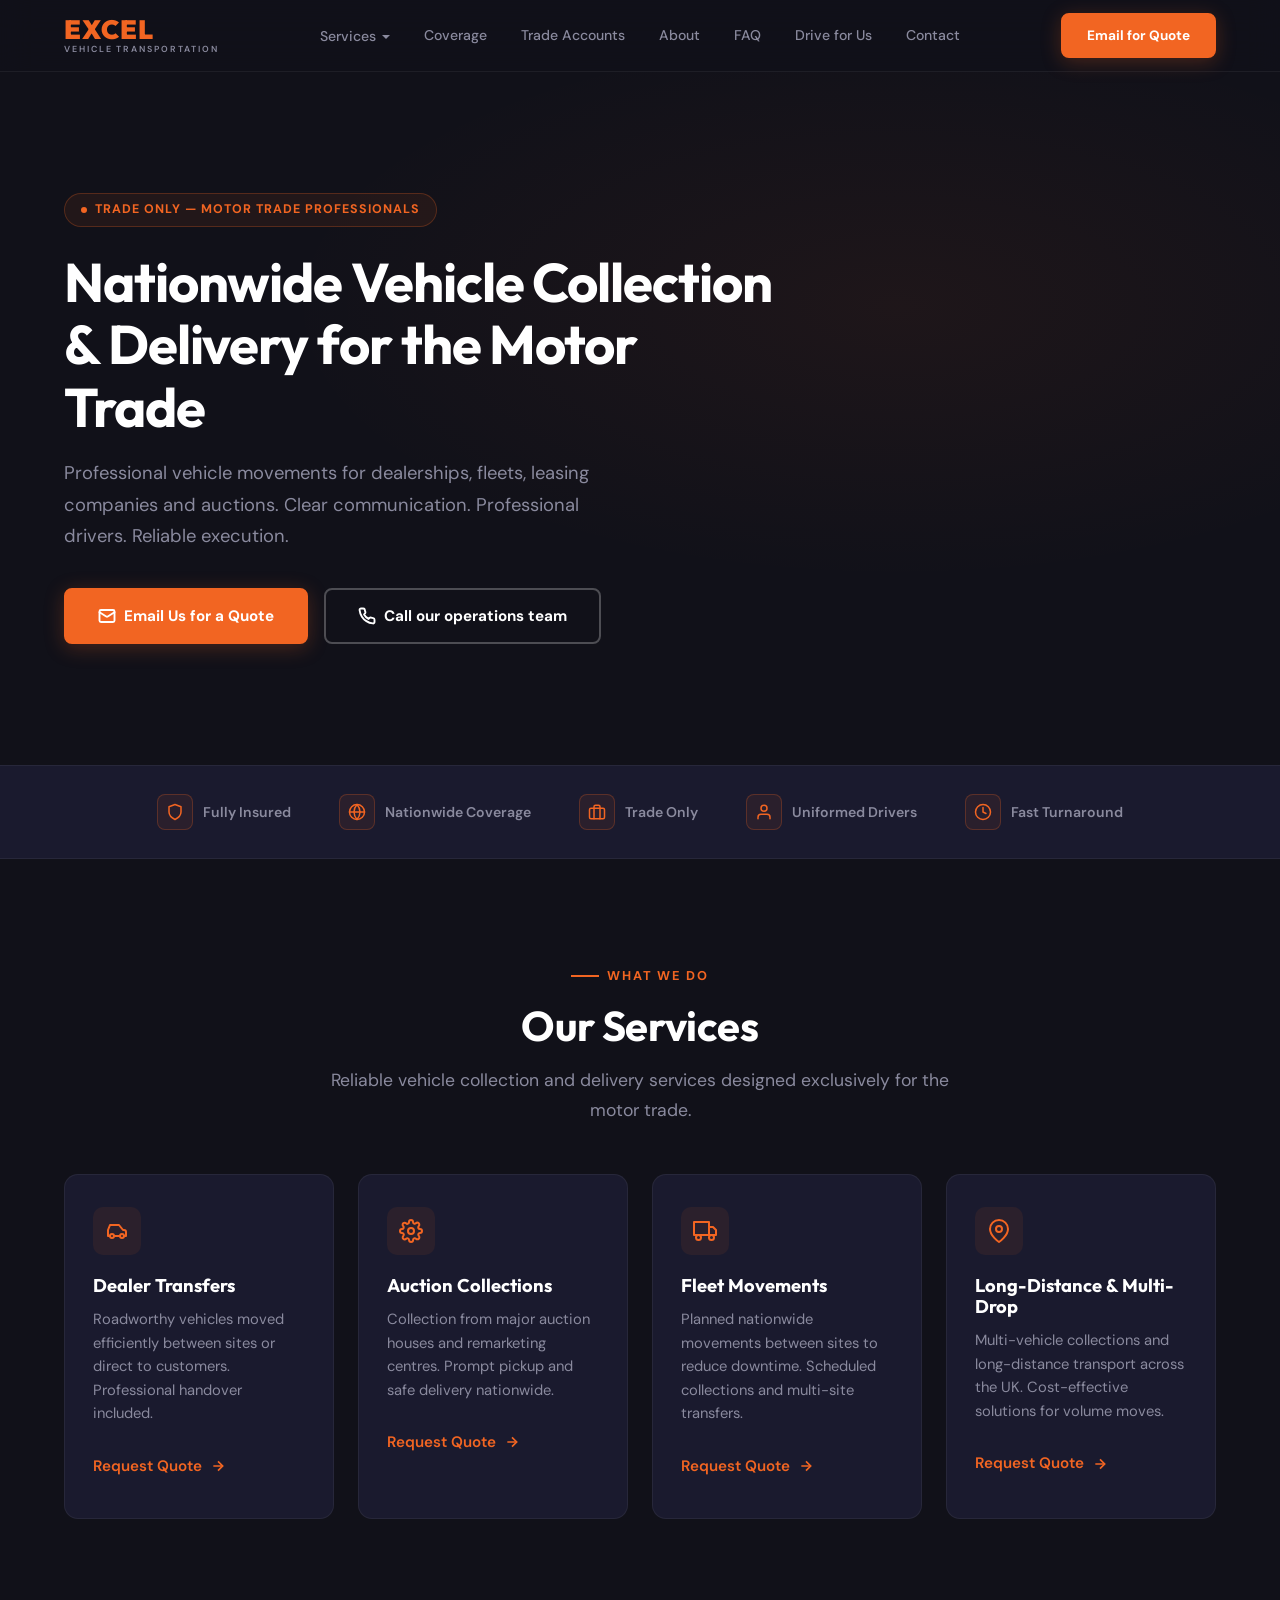
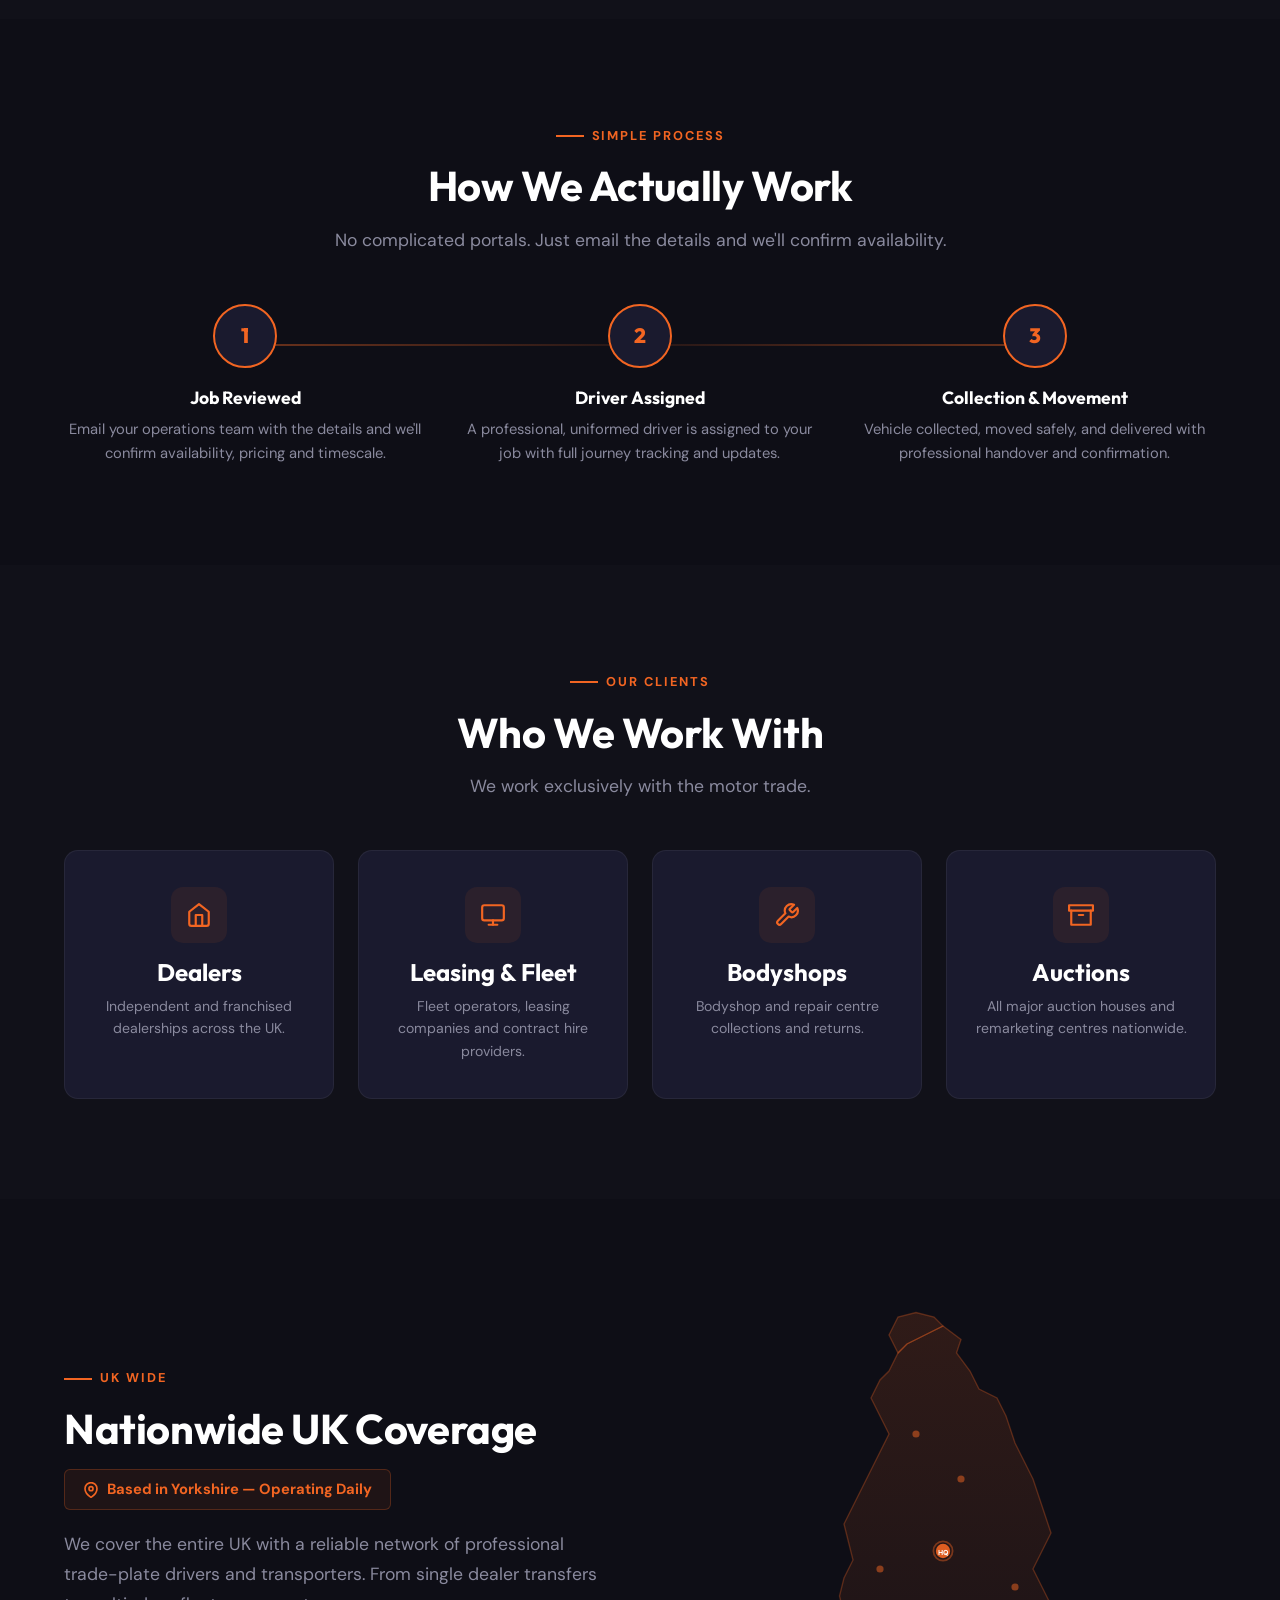
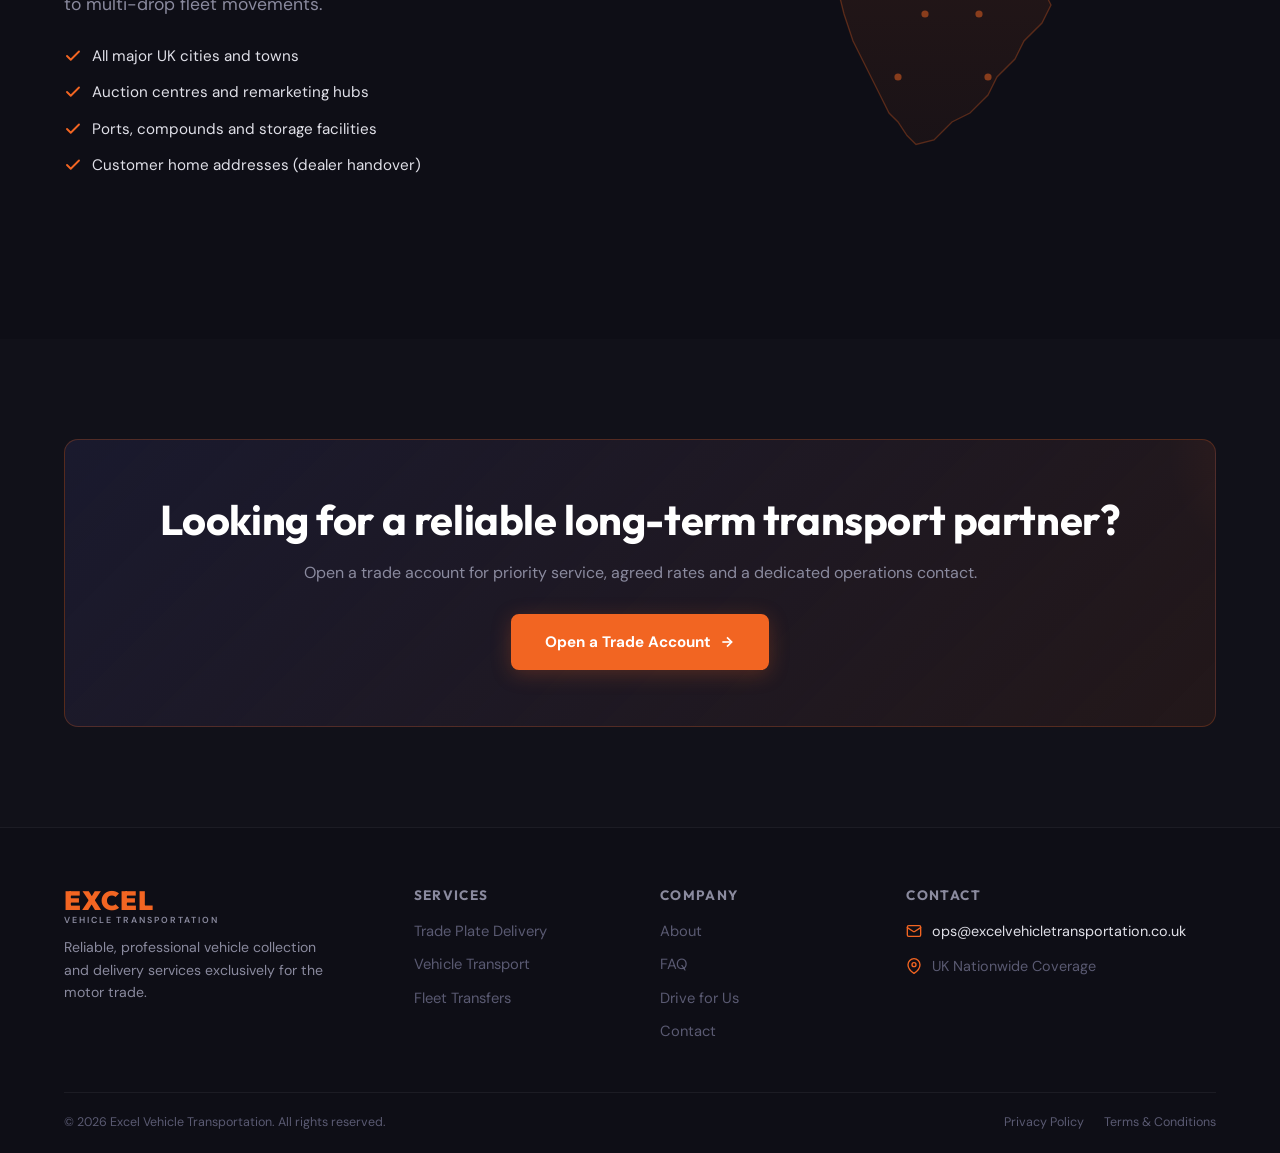
==== index.html @ ce1075ae "Initial build: Excel Vehicle Transportation website - 6 pages - Homepage: hero, trust badges, servic" ====
<!DOCTYPE html>
<html lang="en-GB">
<head>
  <meta charset="UTF-8">
  <meta name="viewport" content="width=device-width, initial-scale=1.0">
  <title>Excel Vehicle Transportation — Trade Vehicle Collection &amp; Delivery</title>
  <meta name="description" content="Professional vehicle collection and delivery for the motor trade. Trade plate drivers, vehicle transporters, nationwide UK coverage.">
  <link rel="preconnect" href="https://fonts.googleapis.com">
  <link rel="preconnect" href="https://fonts.gstatic.com" crossorigin>
  <link href="https://fonts.googleapis.com/css2?family=DM+Sans:wght@400;500;600;700&family=Outfit:wght@400;500;600;700;800;900&display=swap" rel="stylesheet">
  <link rel="stylesheet" href="css/style.css">
</head>
<body>

  <!-- ===== HEADER ===== -->
  <header class="header">
    <div class="header__inner">
      <a href="index.html" class="logo">
        <span class="logo__main">EXCEL</span>
        <span class="logo__sub">Vehicle Transportation</span>
      </a>

      <nav class="nav">
        <div class="nav__dropdown">
          <a href="services.html" class="nav__link nav__dropdown-trigger">Services</a>
          <div class="nav__dropdown-menu">
            <a href="services.html#trade-plate">Trade Plate Delivery</a>
            <a href="services.html#vehicle-transport">Vehicle Transport</a>
            <a href="services.html#add-ons">Optional Add-Ons</a>
          </div>
        </div>
        <a href="index.html#coverage" class="nav__link">Coverage</a>
        <a href="index.html#trade-account" class="nav__link">Trade Accounts</a>
        <a href="about.html" class="nav__link">About</a>
        <a href="faq.html" class="nav__link">FAQ</a>
        <a href="drive-for-us.html" class="nav__link">Drive for Us</a>
        <a href="contact.html" class="nav__link">Contact</a>
      </nav>

      <a href="contact.html" class="btn btn--primary header__cta header__cta--desktop">Email for Quote</a>

      <button class="menu-toggle" aria-label="Toggle menu">
        <span></span><span></span><span></span>
      </button>
    </div>
  </header>

  <!-- ===== HERO ===== -->
  <section class="hero">
    <div class="hero__bg">
      <div class="hero__bg-pattern"></div>
    </div>

    <div class="container">
      <div class="hero__content">
        <div class="hero__badge fade-up">
          <span class="hero__badge-dot"></span>
          Trade Only — Motor Trade Professionals
        </div>

        <h1 class="fade-up">Nationwide Vehicle Collection &amp; Delivery for the Motor Trade</h1>

        <p class="hero__text fade-up">
          Professional vehicle movements for dealerships, fleets, leasing companies and auctions. Clear communication. Professional drivers. Reliable execution.
        </p>

        <div class="btn-group fade-up">
          <a href="mailto:ops@excelvehicletransportation.co.uk" class="btn btn--primary">
            <svg width="18" height="18" viewBox="0 0 24 24" fill="none" stroke="currentColor" stroke-width="2.5" stroke-linecap="round" stroke-linejoin="round"><rect x="2" y="4" width="20" height="16" rx="2"/><path d="m22 7-8.97 5.7a1.94 1.94 0 0 1-2.06 0L2 7"/></svg>
            Email Us for a Quote
          </a>
          <a href="tel:01onal" class="btn btn--outline">
            <svg width="18" height="18" viewBox="0 0 24 24" fill="none" stroke="currentColor" stroke-width="2.5" stroke-linecap="round" stroke-linejoin="round"><path d="M22 16.92v3a2 2 0 0 1-2.18 2 19.79 19.79 0 0 1-8.63-3.07 19.5 19.5 0 0 1-6-6 19.79 19.79 0 0 1-3.07-8.67A2 2 0 0 1 4.11 2h3a2 2 0 0 1 2 1.72c.127.96.361 1.903.7 2.81a2 2 0 0 1-.45 2.11L8.09 9.91a16 16 0 0 0 6 6l1.27-1.27a2 2 0 0 1 2.11-.45c.907.339 1.85.573 2.81.7A2 2 0 0 1 22 16.92z"/></svg>
            Call our operations team
          </a>
        </div>
      </div>
    </div>
  </section>

  <!-- ===== TRUST BAR ===== -->
  <div class="trust-bar">
    <div class="trust-bar__inner container">
      <div class="trust-badge">
        <div class="trust-badge__icon">
          <svg viewBox="0 0 24 24" fill="none" stroke="currentColor" stroke-width="2" stroke-linecap="round" stroke-linejoin="round"><path d="M12 22s8-4 8-10V5l-8-3-8 3v7c0 6 8 10 8 10z"/></svg>
        </div>
        Fully Insured
      </div>
      <div class="trust-badge">
        <div class="trust-badge__icon">
          <svg viewBox="0 0 24 24" fill="none" stroke="currentColor" stroke-width="2" stroke-linecap="round" stroke-linejoin="round"><circle cx="12" cy="12" r="10"/><path d="M2 12h20"/><path d="M12 2a15.3 15.3 0 0 1 4 10 15.3 15.3 0 0 1-4 10 15.3 15.3 0 0 1-4-10 15.3 15.3 0 0 1 4-10z"/></svg>
        </div>
        Nationwide Coverage
      </div>
      <div class="trust-badge">
        <div class="trust-badge__icon">
          <svg viewBox="0 0 24 24" fill="none" stroke="currentColor" stroke-width="2" stroke-linecap="round" stroke-linejoin="round"><rect x="2" y="7" width="20" height="14" rx="2" ry="2"/><path d="M16 21V5a2 2 0 0 0-2-2h-4a2 2 0 0 0-2 2v16"/></svg>
        </div>
        Trade Only
      </div>
      <div class="trust-badge">
        <div class="trust-badge__icon">
          <svg viewBox="0 0 24 24" fill="none" stroke="currentColor" stroke-width="2" stroke-linecap="round" stroke-linejoin="round"><path d="M20 21v-2a4 4 0 0 0-4-4H8a4 4 0 0 0-4 4v2"/><circle cx="12" cy="7" r="4"/></svg>
        </div>
        Uniformed Drivers
      </div>
      <div class="trust-badge">
        <div class="trust-badge__icon">
          <svg viewBox="0 0 24 24" fill="none" stroke="currentColor" stroke-width="2" stroke-linecap="round" stroke-linejoin="round"><circle cx="12" cy="12" r="10"/><polyline points="12 6 12 12 16 14"/></svg>
        </div>
        Fast Turnaround
      </div>
    </div>
  </div>

  <!-- ===== OUR SERVICES ===== -->
  <section class="section">
    <div class="container">
      <div class="text-center">
        <div class="section-label fade-up">What We Do</div>
        <h2 class="fade-up">Our Services</h2>
        <p class="section-subtitle centered fade-up">Reliable vehicle collection and delivery services designed exclusively for the motor trade.</p>
      </div>

      <div class="services-grid stagger">
        <div class="service-card fade-up" style="--i:0">
          <div class="service-card__icon">
            <svg viewBox="0 0 24 24" fill="none" stroke="currentColor" stroke-width="2" stroke-linecap="round" stroke-linejoin="round"><path d="M7 17m-2 0a2 2 0 1 0 4 0a2 2 0 1 0 -4 0"/><path d="M17 17m-2 0a2 2 0 1 0 4 0a2 2 0 1 0 -4 0"/><path d="M5 17H3v-6l2-5h9l4 5h1a2 2 0 0 1 2 2v4h-2m-4 0H9"/></svg>
          </div>
          <h3>Dealer Transfers</h3>
          <p>Roadworthy vehicles moved efficiently between sites or direct to customers. Professional handover included.</p>
          <a href="services.html" class="btn btn--ghost">
            Request Quote
            <svg class="arrow-icon" viewBox="0 0 24 24"><line x1="5" y1="12" x2="19" y2="12"/><polyline points="12 5 19 12 12 19"/></svg>
          </a>
        </div>

        <div class="service-card fade-up" style="--i:1">
          <div class="service-card__icon">
            <svg viewBox="0 0 24 24" fill="none" stroke="currentColor" stroke-width="2" stroke-linecap="round" stroke-linejoin="round"><circle cx="12" cy="12" r="3"/><path d="M19.4 15a1.65 1.65 0 0 0 .33 1.82l.06.06a2 2 0 0 1 0 2.83 2 2 0 0 1-2.83 0l-.06-.06a1.65 1.65 0 0 0-1.82-.33 1.65 1.65 0 0 0-1 1.51V21a2 2 0 0 1-2 2 2 2 0 0 1-2-2v-.09A1.65 1.65 0 0 0 9 19.4a1.65 1.65 0 0 0-1.82.33l-.06.06a2 2 0 0 1-2.83 0 2 2 0 0 1 0-2.83l.06-.06A1.65 1.65 0 0 0 4.68 15a1.65 1.65 0 0 0-1.51-1H3a2 2 0 0 1-2-2 2 2 0 0 1 2-2h.09A1.65 1.65 0 0 0 4.6 9a1.65 1.65 0 0 0-.33-1.82l-.06-.06a2 2 0 0 1 0-2.83 2 2 0 0 1 2.83 0l.06.06A1.65 1.65 0 0 0 9 4.68a1.65 1.65 0 0 0 1-1.51V3a2 2 0 0 1 2-2 2 2 0 0 1 2 2v.09a1.65 1.65 0 0 0 1 1.51 1.65 1.65 0 0 0 1.82-.33l.06-.06a2 2 0 0 1 2.83 0 2 2 0 0 1 0 2.83l-.06.06a1.65 1.65 0 0 0-.33 1.82V9a1.65 1.65 0 0 0 1.51 1H21a2 2 0 0 1 2 2 2 2 0 0 1-2 2h-.09a1.65 1.65 0 0 0-1.51 1z"/></svg>
          </div>
          <h3>Auction Collections</h3>
          <p>Collection from major auction houses and remarketing centres. Prompt pickup and safe delivery nationwide.</p>
          <a href="services.html" class="btn btn--ghost">
            Request Quote
            <svg class="arrow-icon" viewBox="0 0 24 24"><line x1="5" y1="12" x2="19" y2="12"/><polyline points="12 5 19 12 12 19"/></svg>
          </a>
        </div>

        <div class="service-card fade-up" style="--i:2">
          <div class="service-card__icon">
            <svg viewBox="0 0 24 24" fill="none" stroke="currentColor" stroke-width="2" stroke-linecap="round" stroke-linejoin="round"><rect x="1" y="3" width="15" height="13"/><polygon points="16 8 20 8 23 11 23 16 16 16 16 8"/><circle cx="5.5" cy="18.5" r="2.5"/><circle cx="18.5" cy="18.5" r="2.5"/></svg>
          </div>
          <h3>Fleet Movements</h3>
          <p>Planned nationwide movements between sites to reduce downtime. Scheduled collections and multi-site transfers.</p>
          <a href="services.html" class="btn btn--ghost">
            Request Quote
            <svg class="arrow-icon" viewBox="0 0 24 24"><line x1="5" y1="12" x2="19" y2="12"/><polyline points="12 5 19 12 12 19"/></svg>
          </a>
        </div>

        <div class="service-card fade-up" style="--i:3">
          <div class="service-card__icon">
            <svg viewBox="0 0 24 24" fill="none" stroke="currentColor" stroke-width="2" stroke-linecap="round" stroke-linejoin="round"><path d="M21 10c0 7-9 13-9 13s-9-6-9-13a9 9 0 0 1 18 0z"/><circle cx="12" cy="10" r="3"/></svg>
          </div>
          <h3>Long-Distance &amp; Multi-Drop</h3>
          <p>Multi-vehicle collections and long-distance transport across the UK. Cost-effective solutions for volume moves.</p>
          <a href="services.html" class="btn btn--ghost">
            Request Quote
            <svg class="arrow-icon" viewBox="0 0 24 24"><line x1="5" y1="12" x2="19" y2="12"/><polyline points="12 5 19 12 12 19"/></svg>
          </a>
        </div>
      </div>
    </div>
  </section>

  <!-- ===== HOW WE ACTUALLY WORK ===== -->
  <section class="section section--dark">
    <div class="container">
      <div class="text-center">
        <div class="section-label fade-up">Simple Process</div>
        <h2 class="fade-up">How We Actually Work</h2>
        <p class="section-subtitle centered fade-up">No complicated portals. Just email the details and we'll confirm availability.</p>
      </div>

      <div class="steps stagger">
        <div class="step fade-up" style="--i:0">
          <div class="step__number">1</div>
          <h3>Job Reviewed</h3>
          <p>Email your operations team with the details and we'll confirm availability, pricing and timescale.</p>
        </div>
        <div class="step fade-up" style="--i:1">
          <div class="step__number">2</div>
          <h3>Driver Assigned</h3>
          <p>A professional, uniformed driver is assigned to your job with full journey tracking and updates.</p>
        </div>
        <div class="step fade-up" style="--i:2">
          <div class="step__number">3</div>
          <h3>Collection &amp; Movement</h3>
          <p>Vehicle collected, moved safely, and delivered with professional handover and confirmation.</p>
        </div>
      </div>
    </div>
  </section>

  <!-- ===== WHO WE WORK WITH ===== -->
  <section class="section">
    <div class="container">
      <div class="text-center">
        <div class="section-label fade-up">Our Clients</div>
        <h2 class="fade-up">Who We Work With</h2>
        <p class="section-subtitle centered fade-up">We work exclusively with the motor trade.</p>
      </div>

      <div class="clients-grid stagger">
        <div class="client-card fade-up" style="--i:0">
          <div class="client-card__icon">
            <svg viewBox="0 0 24 24" fill="none" stroke="currentColor" stroke-width="2" stroke-linecap="round" stroke-linejoin="round"><path d="M3 9l9-7 9 7v11a2 2 0 0 1-2 2H5a2 2 0 0 1-2-2z"/><polyline points="9 22 9 12 15 12 15 22"/></svg>
          </div>
          <h3>Dealers</h3>
          <p>Independent and franchised dealerships across the UK.</p>
        </div>

        <div class="client-card fade-up" style="--i:1">
          <div class="client-card__icon">
            <svg viewBox="0 0 24 24" fill="none" stroke="currentColor" stroke-width="2" stroke-linecap="round" stroke-linejoin="round"><rect x="2" y="3" width="20" height="14" rx="2" ry="2"/><line x1="8" y1="21" x2="16" y2="21"/><line x1="12" y1="17" x2="12" y2="21"/></svg>
          </div>
          <h3>Leasing &amp; Fleet</h3>
          <p>Fleet operators, leasing companies and contract hire providers.</p>
        </div>

        <div class="client-card fade-up" style="--i:2">
          <div class="client-card__icon">
            <svg viewBox="0 0 24 24" fill="none" stroke="currentColor" stroke-width="2" stroke-linecap="round" stroke-linejoin="round"><path d="M14.7 6.3a1 1 0 0 0 0 1.4l1.6 1.6a1 1 0 0 0 1.4 0l3.77-3.77a6 6 0 0 1-7.94 7.94l-6.91 6.91a2.12 2.12 0 0 1-3-3l6.91-6.91a6 6 0 0 1 7.94-7.94l-3.76 3.76z"/></svg>
          </div>
          <h3>Bodyshops</h3>
          <p>Bodyshop and repair centre collections and returns.</p>
        </div>

        <div class="client-card fade-up" style="--i:3">
          <div class="client-card__icon">
            <svg viewBox="0 0 24 24" fill="none" stroke="currentColor" stroke-width="2" stroke-linecap="round" stroke-linejoin="round"><polyline points="21 8 21 21 3 21 3 8"/><rect x="1" y="3" width="22" height="5"/><line x1="10" y1="12" x2="14" y2="12"/></svg>
          </div>
          <h3>Auctions</h3>
          <p>All major auction houses and remarketing centres nationwide.</p>
        </div>
      </div>
    </div>
  </section>

  <!-- ===== NATIONWIDE COVERAGE ===== -->
  <section class="section section--dark" id="coverage">
    <div class="container">
      <div class="coverage">
        <div class="coverage__inner">
          <div class="coverage__text fade-up">
            <div class="section-label">UK Wide</div>
            <h2>Nationwide UK Coverage</h2>
            <div class="coverage__highlight">
              <svg width="16" height="16" viewBox="0 0 24 24" fill="none" stroke="currentColor" stroke-width="2.5" stroke-linecap="round" stroke-linejoin="round"><path d="M21 10c0 7-9 13-9 13s-9-6-9-13a9 9 0 0 1 18 0z"/><circle cx="12" cy="10" r="3"/></svg>
              Based in Yorkshire — Operating Daily
            </div>
            <p class="section-subtitle">We cover the entire UK with a reliable network of professional trade-plate drivers and transporters. From single dealer transfers to multi-drop fleet movements.</p>
            <ul class="coverage__list">
              <li>
                <svg viewBox="0 0 24 24" fill="none" stroke="currentColor" stroke-width="2.5" stroke-linecap="round" stroke-linejoin="round"><polyline points="20 6 9 17 4 12"/></svg>
                All major UK cities and towns
              </li>
              <li>
                <svg viewBox="0 0 24 24" fill="none" stroke="currentColor" stroke-width="2.5" stroke-linecap="round" stroke-linejoin="round"><polyline points="20 6 9 17 4 12"/></svg>
                Auction centres and remarketing hubs
              </li>
              <li>
                <svg viewBox="0 0 24 24" fill="none" stroke="currentColor" stroke-width="2.5" stroke-linecap="round" stroke-linejoin="round"><polyline points="20 6 9 17 4 12"/></svg>
                Ports, compounds and storage facilities
              </li>
              <li>
                <svg viewBox="0 0 24 24" fill="none" stroke="currentColor" stroke-width="2.5" stroke-linecap="round" stroke-linejoin="round"><polyline points="20 6 9 17 4 12"/></svg>
                Customer home addresses (dealer handover)
              </li>
            </ul>
          </div>

          <div class="coverage__map fade-up">
            <!-- Simplified UK map SVG -->
            <svg viewBox="0 0 400 600" fill="none" xmlns="http://www.w3.org/2000/svg">
              <defs>
                <linearGradient id="map-grad" x1="200" y1="0" x2="200" y2="600" gradientUnits="userSpaceOnUse">
                  <stop offset="0" stop-color="#F26522" stop-opacity="0.15"/>
                  <stop offset="1" stop-color="#F26522" stop-opacity="0.03"/>
                </linearGradient>
              </defs>
              <!-- UK outline (simplified) -->
              <path d="M180 40 L200 30 L220 45 L215 60 L230 80 L240 100 L260 110 L270 130 L280 160 L290 180 L300 200 L310 230 L320 260 L310 280 L300 300 L310 320 L320 340 L310 360 L290 380 L280 400 L260 420 L250 440 L240 450 L230 460 L210 470 L200 480 L190 490 L170 495 L160 485 L150 470 L140 460 L130 440 L120 420 L110 400 L100 380 L90 350 L85 330 L90 310 L100 290 L95 270 L90 250 L100 230 L110 210 L120 190 L130 170 L140 150 L130 130 L120 110 L130 90 L140 80 L150 60 L160 50 Z" fill="url(#map-grad)" stroke="#F26522" stroke-width="1.5" stroke-opacity="0.3"/>
              <!-- Scotland -->
              <path d="M150 60 L140 40 L150 20 L170 15 L190 20 L200 30 L180 40 L160 50 Z" fill="url(#map-grad)" stroke="#F26522" stroke-width="1.5" stroke-opacity="0.3"/>
              <!-- Location pins -->
              <circle cx="200" cy="280" r="8" fill="#F26522" opacity="0.9"/>
              <text x="200" y="284" text-anchor="middle" fill="white" font-size="8" font-weight="bold">HQ</text>
              <!-- Other cities -->
              <circle cx="180" cy="350" r="4" fill="#F26522" opacity="0.5"/>
              <circle cx="250" cy="420" r="4" fill="#F26522" opacity="0.5"/>
              <circle cx="220" cy="200" r="4" fill="#F26522" opacity="0.5"/>
              <circle cx="170" cy="150" r="4" fill="#F26522" opacity="0.5"/>
              <circle cx="280" cy="320" r="4" fill="#F26522" opacity="0.5"/>
              <circle cx="150" cy="420" r="4" fill="#F26522" opacity="0.5"/>
              <circle cx="130" cy="300" r="4" fill="#F26522" opacity="0.5"/>
              <circle cx="240" cy="350" r="4" fill="#F26522" opacity="0.5"/>
              <!-- Pulse animation on HQ -->
              <circle cx="200" cy="280" r="8" fill="none" stroke="#F26522" stroke-width="2" opacity="0.4">
                <animate attributeName="r" from="8" to="24" dur="2s" repeatCount="indefinite"/>
                <animate attributeName="opacity" from="0.5" to="0" dur="2s" repeatCount="indefinite"/>
              </circle>
            </svg>
          </div>
        </div>
      </div>
    </div>
  </section>

  <!-- ===== TRADE ACCOUNT CTA ===== -->
  <section class="section" id="trade-account">
    <div class="container">
      <div class="cta-banner fade-up">
        <h2>Looking for a reliable long-term transport partner?</h2>
        <p>Open a trade account for priority service, agreed rates and a dedicated operations contact.</p>
        <a href="mailto:ops@excelvehicletransportation.co.uk?subject=Trade%20Account%20Enquiry" class="btn btn--primary">
          Open a Trade Account
          <svg class="arrow-icon" viewBox="0 0 24 24"><line x1="5" y1="12" x2="19" y2="12"/><polyline points="12 5 19 12 12 19"/></svg>
        </a>
      </div>
    </div>
  </section>

  <!-- ===== FOOTER ===== -->
  <footer class="footer">
    <div class="container">
      <div class="footer__grid">
        <div class="footer__brand">
          <a href="index.html" class="logo">
            <span class="logo__main">EXCEL</span>
            <span class="logo__sub">Vehicle Transportation</span>
          </a>
          <p>Reliable, professional vehicle collection and delivery services exclusively for the motor trade.</p>
        </div>

        <div>
          <h4>Services</h4>
          <div class="footer__links">
            <a href="services.html#trade-plate">Trade Plate Delivery</a>
            <a href="services.html#vehicle-transport">Vehicle Transport</a>
            <a href="services.html#add-ons">Fleet Transfers</a>
          </div>
        </div>

        <div>
          <h4>Company</h4>
          <div class="footer__links">
            <a href="about.html">About</a>
            <a href="faq.html">FAQ</a>
            <a href="drive-for-us.html">Drive for Us</a>
            <a href="contact.html">Contact</a>
          </div>
        </div>

        <div>
          <h4>Contact</h4>
          <div class="footer__contact-item">
            <svg viewBox="0 0 24 24" fill="none" stroke="currentColor" stroke-width="2" stroke-linecap="round" stroke-linejoin="round"><rect x="2" y="4" width="20" height="16" rx="2"/><path d="m22 7-8.97 5.7a1.94 1.94 0 0 1-2.06 0L2 7"/></svg>
            <a href="mailto:ops@excelvehicletransportation.co.uk">ops@excelvehicletransportation.co.uk</a>
          </div>
          <div class="footer__contact-item">
            <svg viewBox="0 0 24 24" fill="none" stroke="currentColor" stroke-width="2" stroke-linecap="round" stroke-linejoin="round"><path d="M21 10c0 7-9 13-9 13s-9-6-9-13a9 9 0 0 1 18 0z"/><circle cx="12" cy="10" r="3"/></svg>
            UK Nationwide Coverage
          </div>
        </div>
      </div>

      <div class="footer__bottom">
        <p>&copy; 2026 Excel Vehicle Transportation. All rights reserved.</p>
        <div class="footer__bottom-links">
          <a href="#">Privacy Policy</a>
          <a href="#">Terms &amp; Conditions</a>
        </div>
      </div>
    </div>
  </footer>

  <script src="js/main.js"></script>
</body>
</html>
---- css/style.css ----
/* ============================================
   EXCEL VEHICLE TRANSPORTATION
   Trade Vehicle Transport — Yorkshire, UK
   ============================================ */

/* --- CSS Variables --- */
:root {
  --bg-dark: #111119;
  --bg-card: #1a1a2e;
  --bg-card-alt: #15152a;
  --bg-section: #0e0e16;
  --orange: #F26522;
  --orange-hover: #e05a18;
  --orange-glow: rgba(242, 101, 34, 0.15);
  --orange-subtle: rgba(242, 101, 34, 0.08);
  --white: #ffffff;
  --text: #e0e0e8;
  --text-muted: #8a8a9e;
  --text-dim: #5a5a72;
  --border: rgba(255,255,255,0.06);
  --border-orange: rgba(242,101,34,0.25);
  --radius: 8px;
  --radius-lg: 14px;
  --font: 'DM Sans', sans-serif;
  --font-display: 'Outfit', sans-serif;
  --header-height: 72px;
  --max-w: 1200px;
  --transition: 0.3s cubic-bezier(0.4, 0, 0.2, 1);
}

/* --- Reset & Base --- */
*, *::before, *::after { box-sizing: border-box; margin: 0; padding: 0; }

html {
  scroll-behavior: smooth;
  -webkit-font-smoothing: antialiased;
  -moz-osx-font-smoothing: grayscale;
}

body {
  font-family: var(--font);
  background: var(--bg-dark);
  color: var(--text);
  line-height: 1.6;
  overflow-x: hidden;
}

a { color: inherit; text-decoration: none; }
img { max-width: 100%; height: auto; display: block; }
ul { list-style: none; }

/* --- Utility --- */
.container {
  width: 100%;
  max-width: var(--max-w);
  margin: 0 auto;
  padding: 0 24px;
}

.section { padding: 100px 0; }
.section--dark { background: var(--bg-section); }
.section--card { background: var(--bg-card); }

.text-center { text-align: center; }
.text-orange { color: var(--orange); }

/* --- Typography --- */
h1, h2, h3, h4, h5, h6 {
  font-family: var(--font-display);
  color: var(--white);
  line-height: 1.15;
  font-weight: 700;
}

h1 { font-size: clamp(2.2rem, 5vw, 3.4rem); letter-spacing: -0.02em; }
h2 { font-size: clamp(1.8rem, 3.5vw, 2.6rem); letter-spacing: -0.01em; }
h3 { font-size: clamp(1.2rem, 2vw, 1.5rem); }

.section-label {
  display: inline-flex;
  align-items: center;
  gap: 8px;
  font-family: var(--font);
  font-size: 0.8rem;
  font-weight: 700;
  letter-spacing: 0.15em;
  text-transform: uppercase;
  color: var(--orange);
  margin-bottom: 16px;
}
.section-label::before {
  content: '';
  width: 28px;
  height: 2px;
  background: var(--orange);
}

.section-subtitle {
  font-size: 1.1rem;
  color: var(--text-muted);
  max-width: 640px;
  line-height: 1.7;
}
.section-subtitle.centered { margin: 16px auto 0; }

/* --- Buttons --- */
.btn {
  display: inline-flex;
  align-items: center;
  gap: 8px;
  padding: 14px 32px;
  font-family: var(--font);
  font-size: 0.95rem;
  font-weight: 700;
  border-radius: var(--radius);
  border: 2px solid transparent;
  cursor: pointer;
  transition: all var(--transition);
  white-space: nowrap;
}

.btn--primary {
  background: var(--orange);
  color: var(--white);
  border-color: var(--orange);
  box-shadow: 0 4px 20px rgba(242,101,34,0.25);
}
.btn--primary:hover {
  background: var(--orange-hover);
  border-color: var(--orange-hover);
  box-shadow: 0 6px 28px rgba(242,101,34,0.35);
  transform: translateY(-2px);
}

.btn--outline {
  background: transparent;
  color: var(--white);
  border-color: rgba(255,255,255,0.25);
}
.btn--outline:hover {
  border-color: var(--white);
  background: rgba(255,255,255,0.05);
}

.btn--ghost {
  background: transparent;
  color: var(--orange);
  padding: 8px 0;
  border: none;
  font-weight: 600;
}
.btn--ghost:hover { gap: 12px; }
.btn--ghost svg { transition: transform var(--transition); }
.btn--ghost:hover svg { transform: translateX(3px); }

.btn-group {
  display: flex;
  gap: 16px;
  flex-wrap: wrap;
}

/* --- Arrow icon for links --- */
.arrow-icon {
  width: 16px;
  height: 16px;
  stroke: currentColor;
  stroke-width: 2.5;
  fill: none;
}

/* ============================================
   HEADER / NAVIGATION
   ============================================ */
.header {
  position: fixed;
  top: 0;
  left: 0;
  right: 0;
  height: var(--header-height);
  z-index: 1000;
  background: rgba(17,17,25,0.92);
  backdrop-filter: blur(16px);
  -webkit-backdrop-filter: blur(16px);
  border-bottom: 1px solid var(--border);
  transition: all var(--transition);
}
.header.scrolled {
  background: rgba(17,17,25,0.98);
  box-shadow: 0 4px 30px rgba(0,0,0,0.3);
}

.header__inner {
  display: flex;
  align-items: center;
  justify-content: space-between;
  height: 100%;
  max-width: var(--max-w);
  margin: 0 auto;
  padding: 0 24px;
}

/* Logo */
.logo {
  display: flex;
  align-items: baseline;
  gap: 0;
  flex-direction: column;
  line-height: 1;
}
.logo__main {
  font-family: var(--font-display);
  font-size: 1.65rem;
  font-weight: 900;
  color: var(--orange);
  letter-spacing: 0.04em;
}
.logo__sub {
  font-family: var(--font);
  font-size: 0.55rem;
  font-weight: 600;
  color: var(--text-muted);
  letter-spacing: 0.22em;
  text-transform: uppercase;
  margin-top: 1px;
}

/* Nav */
.nav { display: flex; align-items: center; gap: 6px; }
.nav__link {
  padding: 8px 14px;
  font-size: 0.88rem;
  font-weight: 500;
  color: var(--text-muted);
  border-radius: 6px;
  transition: all var(--transition);
  position: relative;
}
.nav__link:hover, .nav__link.active {
  color: var(--white);
}
.nav__link.active::after {
  content: '';
  position: absolute;
  bottom: 0;
  left: 14px;
  right: 14px;
  height: 2px;
  background: var(--orange);
  border-radius: 2px;
}

/* Dropdown */
.nav__dropdown { position: relative; }
.nav__dropdown-trigger { cursor: pointer; }
.nav__dropdown-trigger::after {
  content: '';
  display: inline-block;
  width: 0;
  height: 0;
  border-left: 4px solid transparent;
  border-right: 4px solid transparent;
  border-top: 4px solid currentColor;
  margin-left: 6px;
  vertical-align: middle;
  transition: transform var(--transition);
}
.nav__dropdown:hover .nav__dropdown-trigger::after { transform: rotate(180deg); }

.nav__dropdown-menu {
  position: absolute;
  top: calc(100% + 8px);
  left: 0;
  min-width: 220px;
  background: var(--bg-card);
  border: 1px solid var(--border);
  border-radius: var(--radius);
  padding: 8px;
  opacity: 0;
  visibility: hidden;
  transform: translateY(-8px);
  transition: all var(--transition);
  box-shadow: 0 12px 40px rgba(0,0,0,0.4);
}
.nav__dropdown:hover .nav__dropdown-menu {
  opacity: 1;
  visibility: visible;
  transform: translateY(0);
}
.nav__dropdown-menu a {
  display: block;
  padding: 10px 14px;
  font-size: 0.88rem;
  color: var(--text-muted);
  border-radius: 6px;
  transition: all var(--transition);
}
.nav__dropdown-menu a:hover {
  background: var(--orange-subtle);
  color: var(--white);
}

/* Header CTA */
.header__cta {
  padding: 10px 24px;
  font-size: 0.85rem;
}

/* Mobile menu toggle */
.menu-toggle {
  display: none;
  flex-direction: column;
  gap: 5px;
  background: none;
  border: none;
  cursor: pointer;
  padding: 8px;
}
.menu-toggle span {
  width: 24px;
  height: 2px;
  background: var(--white);
  border-radius: 2px;
  transition: all var(--transition);
}
.menu-toggle.active span:nth-child(1) { transform: rotate(45deg) translate(5px, 5px); }
.menu-toggle.active span:nth-child(2) { opacity: 0; }
.menu-toggle.active span:nth-child(3) { transform: rotate(-45deg) translate(5px, -5px); }

/* ============================================
   HERO SECTION
   ============================================ */
.hero {
  position: relative;
  min-height: 85vh;
  display: flex;
  align-items: center;
  padding-top: var(--header-height);
  overflow: hidden;
}

.hero__bg {
  position: absolute;
  inset: 0;
  z-index: 0;
}
.hero__bg::before {
  content: '';
  position: absolute;
  inset: 0;
  background:
    radial-gradient(ellipse 80% 60% at 70% 40%, rgba(242,101,34,0.06) 0%, transparent 60%),
    linear-gradient(180deg, var(--bg-dark) 0%, rgba(17,17,25,0.4) 40%, var(--bg-dark) 100%);
  z-index: 1;
}
.hero__bg-pattern {
  position: absolute;
  inset: 0;
  opacity: 0.03;
  background-image:
    linear-gradient(rgba(255,255,255,0.1) 1px, transparent 1px),
    linear-gradient(90deg, rgba(255,255,255,0.1) 1px, transparent 1px);
  background-size: 60px 60px;
}

.hero__content {
  position: relative;
  z-index: 2;
  max-width: 720px;
}

.hero__badge {
  display: inline-flex;
  align-items: center;
  gap: 8px;
  background: var(--orange-subtle);
  border: 1px solid var(--border-orange);
  padding: 6px 16px;
  border-radius: 50px;
  font-size: 0.78rem;
  font-weight: 700;
  color: var(--orange);
  letter-spacing: 0.08em;
  text-transform: uppercase;
  margin-bottom: 24px;
}
.hero__badge-dot {
  width: 6px;
  height: 6px;
  background: var(--orange);
  border-radius: 50%;
  animation: pulse-dot 2s ease-in-out infinite;
}
@keyframes pulse-dot {
  0%, 100% { opacity: 1; }
  50% { opacity: 0.3; }
}

.hero h1 { margin-bottom: 20px; }

.hero__text {
  font-size: 1.15rem;
  color: var(--text-muted);
  line-height: 1.7;
  margin-bottom: 36px;
  max-width: 580px;
}

/* Decorative vehicle silhouette on right */
.hero__visual {
  position: absolute;
  right: -5%;
  bottom: 10%;
  width: 500px;
  opacity: 0.04;
  z-index: 0;
}

/* Page hero (inner pages) */
.page-hero {
  padding: calc(var(--header-height) + 60px) 0 60px;
  background: var(--bg-section);
  border-bottom: 1px solid var(--border);
  position: relative;
  overflow: hidden;
}
.page-hero::before {
  content: '';
  position: absolute;
  top: 0;
  right: 0;
  width: 40%;
  height: 100%;
  background: radial-gradient(ellipse at right center, rgba(242,101,34,0.04), transparent 70%);
}
.page-hero h1 { margin-bottom: 16px; position: relative; }
.page-hero p { position: relative; }

/* ============================================
   TRUST BADGES BAR
   ============================================ */
.trust-bar {
  background: var(--bg-card);
  border-top: 1px solid var(--border);
  border-bottom: 1px solid var(--border);
  padding: 28px 0;
}
.trust-bar__inner {
  display: flex;
  justify-content: center;
  gap: 48px;
  flex-wrap: wrap;
}
.trust-badge {
  display: flex;
  align-items: center;
  gap: 10px;
  font-size: 0.88rem;
  font-weight: 600;
  color: var(--text-muted);
  white-space: nowrap;
}
.trust-badge__icon {
  width: 36px;
  height: 36px;
  display: flex;
  align-items: center;
  justify-content: center;
  background: var(--orange-subtle);
  border: 1px solid var(--border-orange);
  border-radius: 8px;
  color: var(--orange);
  flex-shrink: 0;
}
.trust-badge__icon svg {
  width: 18px;
  height: 18px;
}

/* ============================================
   SERVICE CARDS
   ============================================ */
.services-grid {
  display: grid;
  grid-template-columns: repeat(4, 1fr);
  gap: 24px;
  margin-top: 48px;
}

.service-card {
  background: var(--bg-card);
  border: 1px solid var(--border);
  border-radius: var(--radius-lg);
  padding: 32px 28px;
  transition: all var(--transition);
  position: relative;
  overflow: hidden;
}
.service-card::before {
  content: '';
  position: absolute;
  top: 0;
  left: 0;
  right: 0;
  height: 3px;
  background: var(--orange);
  transform: scaleX(0);
  transform-origin: left;
  transition: transform var(--transition);
}
.service-card:hover {
  border-color: var(--border-orange);
  transform: translateY(-4px);
  box-shadow: 0 12px 40px rgba(0,0,0,0.3);
}
.service-card:hover::before { transform: scaleX(1); }

.service-card__icon {
  width: 48px;
  height: 48px;
  display: flex;
  align-items: center;
  justify-content: center;
  background: var(--orange-subtle);
  border-radius: 10px;
  margin-bottom: 20px;
  color: var(--orange);
}
.service-card__icon svg { width: 24px; height: 24px; }

.service-card h3 { margin-bottom: 12px; font-size: 1.15rem; }
.service-card p {
  font-size: 0.92rem;
  color: var(--text-muted);
  line-height: 1.6;
  margin-bottom: 20px;
}

/* ============================================
   HOW WE WORK — STEPS
   ============================================ */
.steps {
  display: grid;
  grid-template-columns: repeat(3, 1fr);
  gap: 32px;
  margin-top: 48px;
  position: relative;
}
.steps::before {
  content: '';
  position: absolute;
  top: 40px;
  left: 16.66%;
  right: 16.66%;
  height: 2px;
  background: linear-gradient(90deg, var(--orange), var(--border-orange), var(--orange));
  opacity: 0.4;
}

.step {
  text-align: center;
  position: relative;
}
.step__number {
  width: 64px;
  height: 64px;
  display: flex;
  align-items: center;
  justify-content: center;
  background: var(--bg-card);
  border: 2px solid var(--orange);
  border-radius: 50%;
  margin: 0 auto 20px;
  font-family: var(--font-display);
  font-size: 1.3rem;
  font-weight: 800;
  color: var(--orange);
  position: relative;
  z-index: 1;
}
.step h3 { margin-bottom: 10px; font-size: 1.1rem; }
.step p { font-size: 0.92rem; color: var(--text-muted); }

/* ============================================
   WHO WE WORK WITH
   ============================================ */
.clients-grid {
  display: grid;
  grid-template-columns: repeat(4, 1fr);
  gap: 24px;
  margin-top: 48px;
}
.client-card {
  background: var(--bg-card);
  border: 1px solid var(--border);
  border-radius: var(--radius-lg);
  padding: 36px 24px;
  text-align: center;
  transition: all var(--transition);
}
.client-card:hover {
  border-color: var(--border-orange);
  transform: translateY(-4px);
}
.client-card__icon {
  width: 56px;
  height: 56px;
  margin: 0 auto 16px;
  display: flex;
  align-items: center;
  justify-content: center;
  background: var(--orange-subtle);
  border-radius: 12px;
  color: var(--orange);
}
.client-card__icon svg { width: 26px; height: 26px; }
.client-card h3 { margin-bottom: 8px; }
.client-card p { font-size: 0.88rem; color: var(--text-muted); }

/* ============================================
   UK MAP / COVERAGE
   ============================================ */
.coverage {
  position: relative;
  overflow: hidden;
}
.coverage__inner {
  display: grid;
  grid-template-columns: 1fr 1fr;
  gap: 60px;
  align-items: center;
}
.coverage__text h2 { margin-bottom: 16px; }
.coverage__highlight {
  display: inline-flex;
  align-items: center;
  gap: 8px;
  background: var(--orange-subtle);
  border: 1px solid var(--border-orange);
  padding: 8px 18px;
  border-radius: 6px;
  font-weight: 700;
  color: var(--orange);
  font-size: 0.92rem;
  margin-bottom: 20px;
}
.coverage__list {
  margin-top: 24px;
  display: flex;
  flex-direction: column;
  gap: 12px;
}
.coverage__list li {
  display: flex;
  align-items: center;
  gap: 10px;
  font-size: 0.95rem;
  color: var(--text);
}
.coverage__list li svg {
  width: 18px;
  height: 18px;
  color: var(--orange);
  flex-shrink: 0;
}

.coverage__map {
  position: relative;
  display: flex;
  justify-content: center;
}
.coverage__map svg {
  width: 100%;
  max-width: 360px;
  height: auto;
}

/* ============================================
   TRADE ACCOUNT CTA
   ============================================ */
.cta-banner {
  background: linear-gradient(135deg, var(--bg-card) 0%, rgba(242,101,34,0.08) 100%);
  border: 1px solid var(--border-orange);
  border-radius: var(--radius-lg);
  padding: 56px;
  text-align: center;
  position: relative;
  overflow: hidden;
}
.cta-banner::before {
  content: '';
  position: absolute;
  top: -50%;
  right: -20%;
  width: 300px;
  height: 300px;
  background: radial-gradient(circle, rgba(242,101,34,0.1), transparent 60%);
  border-radius: 50%;
}
.cta-banner h2 { margin-bottom: 16px; position: relative; }
.cta-banner p { color: var(--text-muted); margin-bottom: 28px; position: relative; }

/* ============================================
   SERVICES PAGE — Detail blocks
   ============================================ */
.service-detail {
  display: grid;
  grid-template-columns: 1fr 1fr;
  gap: 48px;
  align-items: center;
  padding: 60px 0;
  border-bottom: 1px solid var(--border);
}
.service-detail:last-of-type { border-bottom: none; }
.service-detail.reverse .service-detail__visual { order: -1; }

.service-detail__content { }
.service-detail__tag {
  font-size: 0.78rem;
  font-weight: 700;
  letter-spacing: 0.12em;
  text-transform: uppercase;
  color: var(--orange);
  margin-bottom: 12px;
}
.service-detail__content h2 { margin-bottom: 16px; font-size: 2rem; }
.service-detail__content > p {
  font-size: 1rem;
  color: var(--text-muted);
  margin-bottom: 24px;
  line-height: 1.7;
}

.check-list {
  display: flex;
  flex-direction: column;
  gap: 12px;
  margin-bottom: 28px;
}
.check-list li {
  display: flex;
  align-items: flex-start;
  gap: 10px;
  font-size: 0.95rem;
  color: var(--text);
}
.check-list li svg {
  width: 20px;
  height: 20px;
  color: var(--orange);
  flex-shrink: 0;
  margin-top: 2px;
}

.service-detail__visual {
  background: var(--bg-card);
  border: 1px solid var(--border);
  border-radius: var(--radius-lg);
  height: 340px;
  display: flex;
  align-items: center;
  justify-content: center;
  position: relative;
  overflow: hidden;
}
.service-detail__visual::before {
  content: '';
  position: absolute;
  inset: 0;
  background:
    radial-gradient(ellipse at center, rgba(242,101,34,0.06), transparent 60%),
    linear-gradient(135deg, var(--bg-card-alt), var(--bg-card));
}
.service-detail__visual-icon {
  position: relative;
  z-index: 1;
  width: 80px;
  height: 80px;
  display: flex;
  align-items: center;
  justify-content: center;
  background: var(--orange-subtle);
  border: 2px solid var(--border-orange);
  border-radius: 20px;
  color: var(--orange);
}
.service-detail__visual-icon svg { width: 40px; height: 40px; }

/* Add-ons grid */
.addons-grid {
  display: grid;
  grid-template-columns: repeat(3, 1fr);
  gap: 24px;
  margin-top: 40px;
}
.addon-card {
  background: var(--bg-card);
  border: 1px solid var(--border);
  border-radius: var(--radius-lg);
  padding: 32px;
  transition: all var(--transition);
}
.addon-card:hover {
  border-color: var(--border-orange);
  transform: translateY(-3px);
}
.addon-card__icon {
  width: 44px;
  height: 44px;
  display: flex;
  align-items: center;
  justify-content: center;
  background: var(--orange-subtle);
  border-radius: 10px;
  margin-bottom: 16px;
  color: var(--orange);
}
.addon-card__icon svg { width: 22px; height: 22px; }
.addon-card h3 { margin-bottom: 10px; font-size: 1.05rem; }
.addon-card p { font-size: 0.9rem; color: var(--text-muted); line-height: 1.6; }

/* ============================================
   ABOUT PAGE
   ============================================ */
.about-content {
  display: grid;
  grid-template-columns: 2fr 1fr;
  gap: 60px;
  align-items: start;
}
.about-content__text p {
  font-size: 1.05rem;
  color: var(--text-muted);
  line-height: 1.8;
  margin-bottom: 20px;
}
.about-content__text p:first-of-type {
  font-size: 1.15rem;
  color: var(--text);
}

.about-values {
  display: flex;
  flex-direction: column;
  gap: 20px;
}
.about-value {
  background: var(--bg-card);
  border: 1px solid var(--border);
  border-radius: var(--radius);
  padding: 24px;
  transition: all var(--transition);
}
.about-value:hover { border-color: var(--border-orange); }
.about-value h4 {
  font-size: 0.95rem;
  margin-bottom: 6px;
  display: flex;
  align-items: center;
  gap: 8px;
}
.about-value h4 svg {
  width: 18px;
  height: 18px;
  color: var(--orange);
}
.about-value p { font-size: 0.88rem; color: var(--text-muted); }

/* ============================================
   FAQ PAGE — Accordion
   ============================================ */
.faq-list {
  max-width: 760px;
  margin: 48px auto 0;
  display: flex;
  flex-direction: column;
  gap: 12px;
}
.faq-item {
  background: var(--bg-card);
  border: 1px solid var(--border);
  border-radius: var(--radius);
  overflow: hidden;
  transition: all var(--transition);
}
.faq-item.active { border-color: var(--border-orange); }

.faq-question {
  display: flex;
  align-items: center;
  justify-content: space-between;
  padding: 20px 24px;
  cursor: pointer;
  font-weight: 600;
  font-size: 1rem;
  color: var(--white);
  background: none;
  border: none;
  width: 100%;
  font-family: var(--font);
  text-align: left;
  transition: color var(--transition);
}
.faq-question:hover { color: var(--orange); }

.faq-question__icon {
  width: 28px;
  height: 28px;
  display: flex;
  align-items: center;
  justify-content: center;
  background: var(--orange-subtle);
  border-radius: 6px;
  color: var(--orange);
  flex-shrink: 0;
  transition: transform var(--transition);
}
.faq-item.active .faq-question__icon { transform: rotate(45deg); }

.faq-answer {
  max-height: 0;
  overflow: hidden;
  transition: max-height 0.4s ease;
}
.faq-answer__inner {
  padding: 0 24px 20px;
  font-size: 0.95rem;
  color: var(--text-muted);
  line-height: 1.7;
}

/* ============================================
   CONTACT PAGE
   ============================================ */
.contact-grid {
  display: grid;
  grid-template-columns: 1fr 1fr;
  gap: 48px;
  margin-top: 48px;
}

.contact-block {
  background: var(--bg-card);
  border: 1px solid var(--border);
  border-radius: var(--radius-lg);
  padding: 36px;
}
.contact-block h3 {
  margin-bottom: 8px;
  display: flex;
  align-items: center;
  gap: 10px;
}
.contact-block h3 svg {
  width: 20px;
  height: 20px;
  color: var(--orange);
}
.contact-block > p {
  font-size: 0.92rem;
  color: var(--text-muted);
  margin-bottom: 20px;
}

.contact-email {
  display: inline-flex;
  align-items: center;
  gap: 8px;
  background: var(--orange-subtle);
  border: 1px solid var(--border-orange);
  padding: 12px 20px;
  border-radius: var(--radius);
  font-weight: 700;
  color: var(--orange);
  font-size: 0.95rem;
  margin-bottom: 24px;
  word-break: break-all;
}
.contact-email svg { width: 18px; height: 18px; flex-shrink: 0; }

.info-list {
  display: flex;
  flex-direction: column;
  gap: 10px;
}
.info-list li {
  display: flex;
  align-items: center;
  gap: 10px;
  font-size: 0.92rem;
  color: var(--text);
}
.info-list li svg {
  width: 16px;
  height: 16px;
  color: var(--orange);
  flex-shrink: 0;
}

/* ============================================
   DRIVE FOR US PAGE
   ============================================ */
.drive-grid {
  display: grid;
  grid-template-columns: 1fr 1fr;
  gap: 48px;
  margin-top: 48px;
}

.drive-block {
  background: var(--bg-card);
  border: 1px solid var(--border);
  border-radius: var(--radius-lg);
  padding: 36px;
}
.drive-block h3 { margin-bottom: 20px; }

/* ============================================
   FOOTER
   ============================================ */
.footer {
  background: var(--bg-section);
  border-top: 1px solid var(--border);
  padding: 60px 0 0;
}
.footer__grid {
  display: grid;
  grid-template-columns: 1.5fr 1fr 1fr 1.5fr;
  gap: 40px;
}
.footer__brand p {
  font-size: 0.88rem;
  color: var(--text-muted);
  line-height: 1.6;
  margin-top: 12px;
  max-width: 280px;
}
.footer h4 {
  font-size: 0.85rem;
  font-weight: 700;
  text-transform: uppercase;
  letter-spacing: 0.1em;
  color: var(--text-muted);
  margin-bottom: 16px;
}
.footer__links {
  display: flex;
  flex-direction: column;
  gap: 10px;
}
.footer__links a {
  font-size: 0.92rem;
  color: var(--text-dim);
  transition: color var(--transition);
}
.footer__links a:hover { color: var(--orange); }

.footer__contact-item {
  display: flex;
  align-items: flex-start;
  gap: 10px;
  font-size: 0.9rem;
  color: var(--text-dim);
  margin-bottom: 12px;
}
.footer__contact-item svg {
  width: 16px;
  height: 16px;
  color: var(--orange);
  margin-top: 3px;
  flex-shrink: 0;
}
.footer__contact-item a { color: var(--text); }
.footer__contact-item a:hover { color: var(--orange); }

.footer__bottom {
  margin-top: 48px;
  padding: 20px 0;
  border-top: 1px solid var(--border);
  display: flex;
  justify-content: space-between;
  align-items: center;
}
.footer__bottom p {
  font-size: 0.78rem;
  color: var(--text-dim);
}
.footer__bottom-links {
  display: flex;
  gap: 20px;
}
.footer__bottom-links a {
  font-size: 0.78rem;
  color: var(--text-dim);
  transition: color var(--transition);
}
.footer__bottom-links a:hover { color: var(--text); }

/* ============================================
   ANIMATIONS
   ============================================ */
.fade-up {
  opacity: 0;
  transform: translateY(24px);
  transition: opacity 0.6s ease, transform 0.6s ease;
}
.fade-up.visible {
  opacity: 1;
  transform: translateY(0);
}

/* Stagger children */
.stagger > * { transition-delay: calc(var(--i, 0) * 80ms); }

/* ============================================
   RESPONSIVE
   ============================================ */
@media (max-width: 1024px) {
  .services-grid { grid-template-columns: repeat(2, 1fr); }
  .clients-grid { grid-template-columns: repeat(2, 1fr); }
  .coverage__inner { grid-template-columns: 1fr; }
  .coverage__map { margin-top: 40px; }
  .service-detail { grid-template-columns: 1fr; }
  .service-detail.reverse .service-detail__visual { order: 0; }
  .service-detail__visual { height: 260px; }
  .addons-grid { grid-template-columns: repeat(2, 1fr); }
  .about-content { grid-template-columns: 1fr; }
  .contact-grid { grid-template-columns: 1fr; }
  .drive-grid { grid-template-columns: 1fr; }
  .footer__grid { grid-template-columns: repeat(2, 1fr); }
}

@media (max-width: 768px) {
  :root { --header-height: 64px; }

  .nav {
    display: none;
    position: fixed;
    top: var(--header-height);
    left: 0;
    right: 0;
    bottom: 0;
    background: var(--bg-dark);
    flex-direction: column;
    padding: 24px;
    gap: 4px;
    overflow-y: auto;
    border-top: 1px solid var(--border);
  }
  .nav.open { display: flex; }
  .nav__link { padding: 14px 16px; font-size: 1rem; }
  .nav__dropdown-menu {
    position: static;
    opacity: 1;
    visibility: visible;
    transform: none;
    box-shadow: none;
    background: var(--bg-card-alt);
    margin-top: 4px;
    border-radius: var(--radius);
  }
  .header__cta--desktop { display: none; }
  .menu-toggle { display: flex; }

  .hero { min-height: auto; padding-top: calc(var(--header-height) + 48px); padding-bottom: 60px; }
  .btn-group { flex-direction: column; }
  .btn { justify-content: center; }

  .trust-bar__inner { gap: 20px; justify-content: flex-start; }
  .trust-badge { font-size: 0.8rem; }

  .services-grid { grid-template-columns: 1fr; }
  .steps { grid-template-columns: 1fr; gap: 24px; }
  .steps::before { display: none; }
  .clients-grid { grid-template-columns: 1fr 1fr; }
  .addons-grid { grid-template-columns: 1fr; }

  .cta-banner { padding: 36px 24px; }
  .footer__grid { grid-template-columns: 1fr; gap: 32px; }
  .footer__bottom { flex-direction: column; gap: 12px; text-align: center; }

  .section { padding: 60px 0; }
  .page-hero { padding: calc(var(--header-height) + 40px) 0 40px; }
}

@media (max-width: 480px) {
  .clients-grid { grid-template-columns: 1fr; }
  h1 { font-size: 1.8rem; }
  h2 { font-size: 1.5rem; }
}
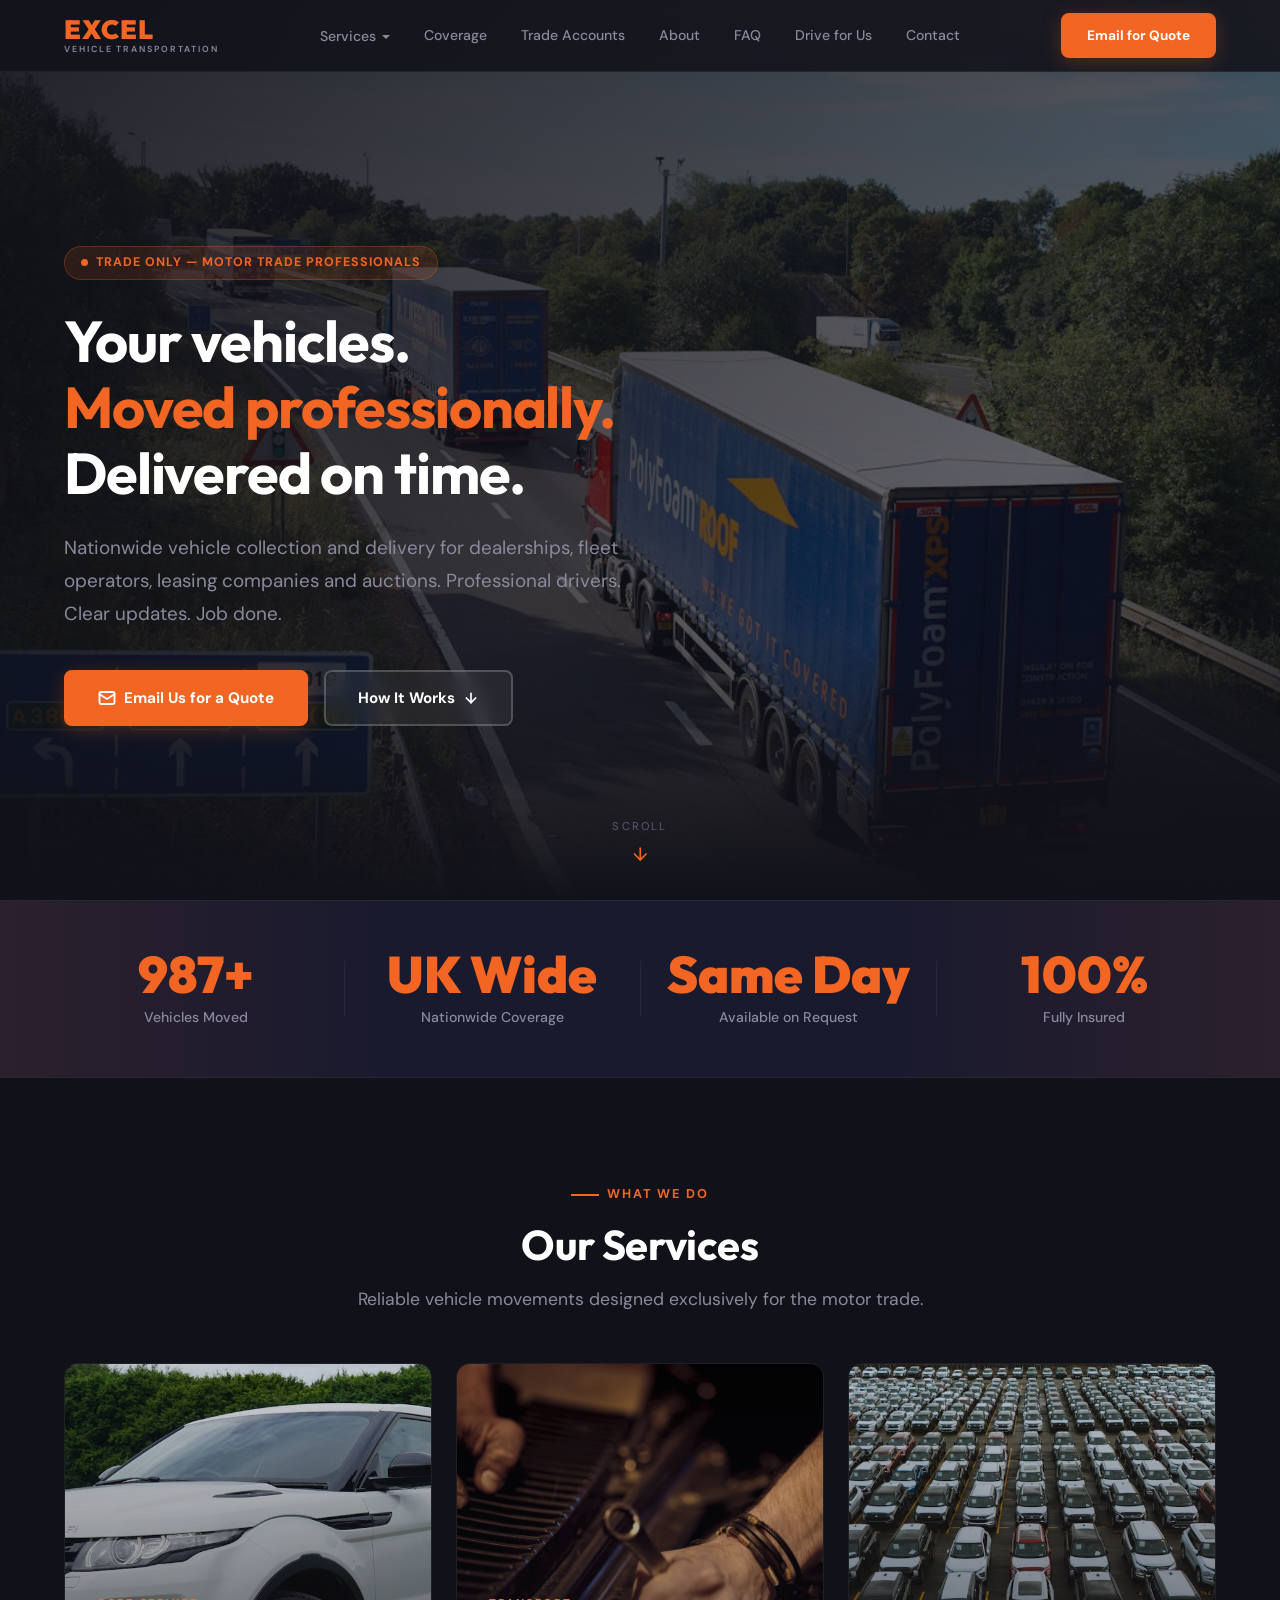
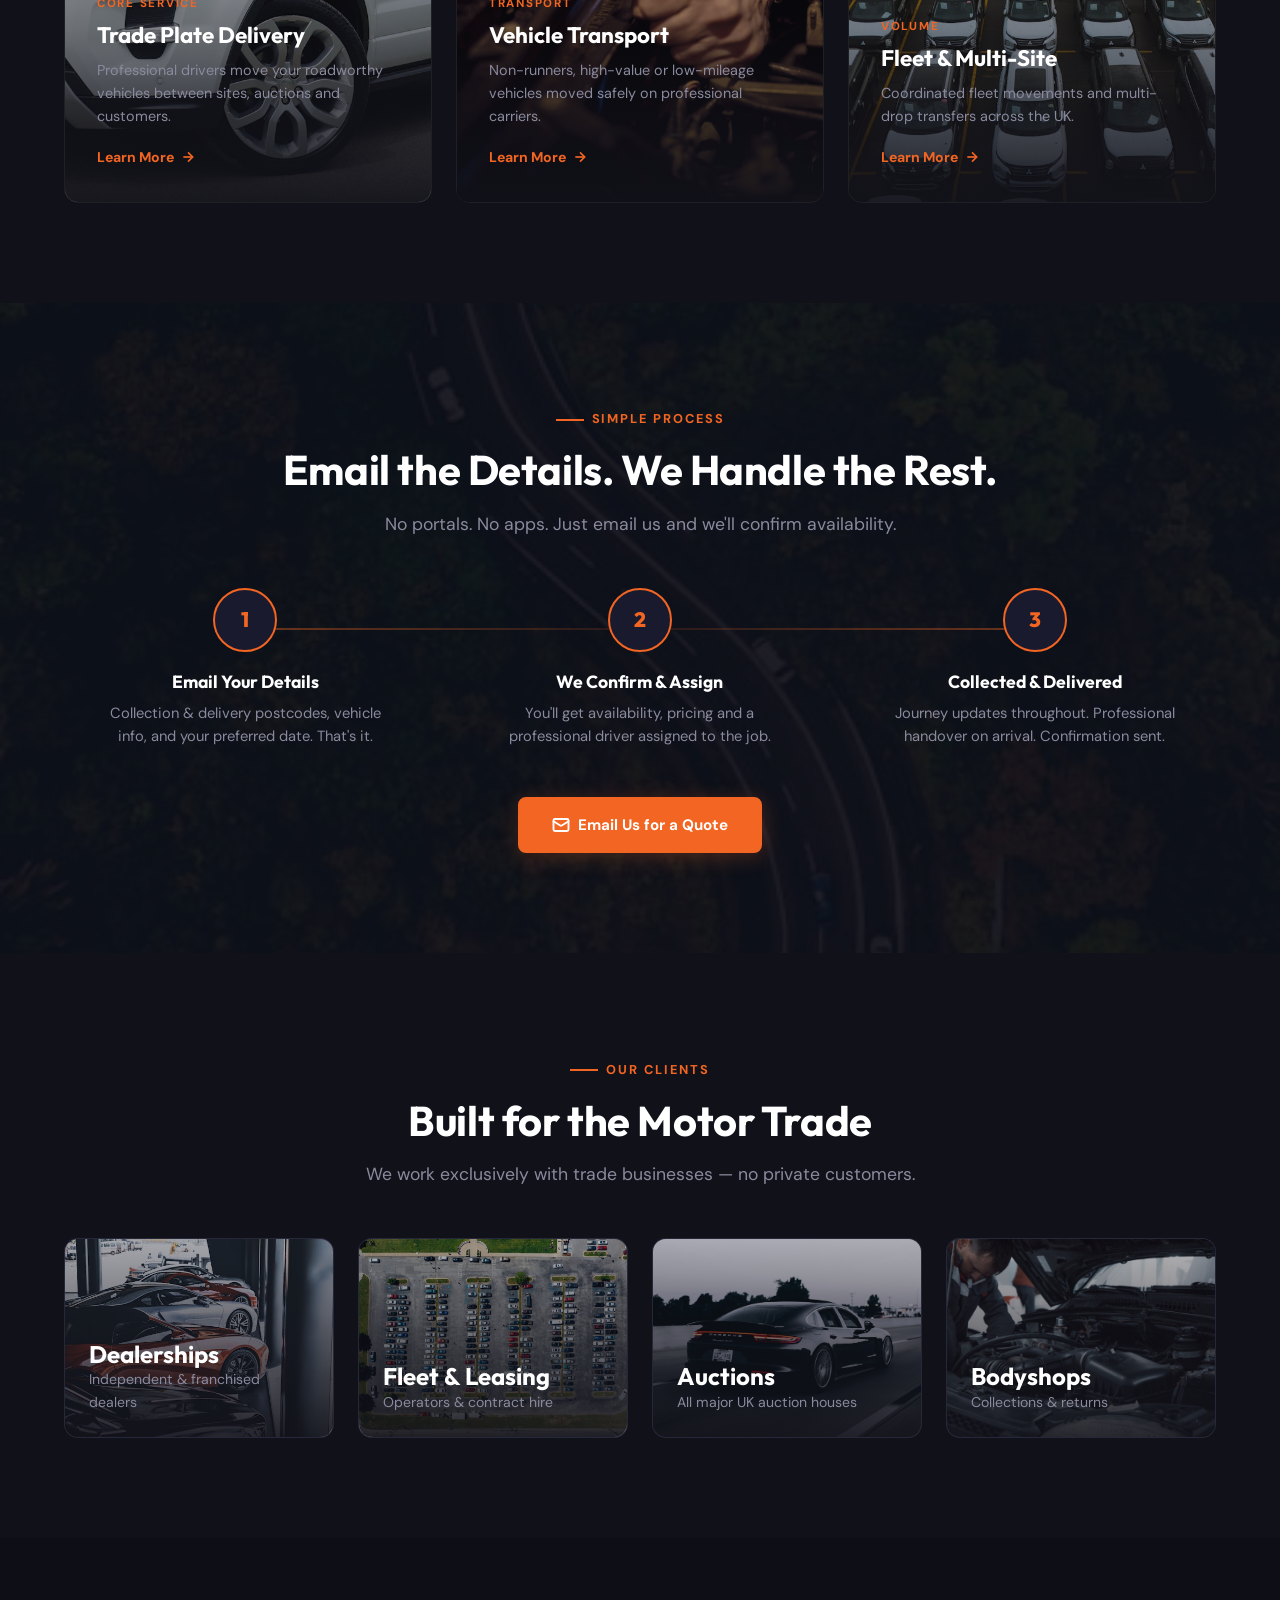
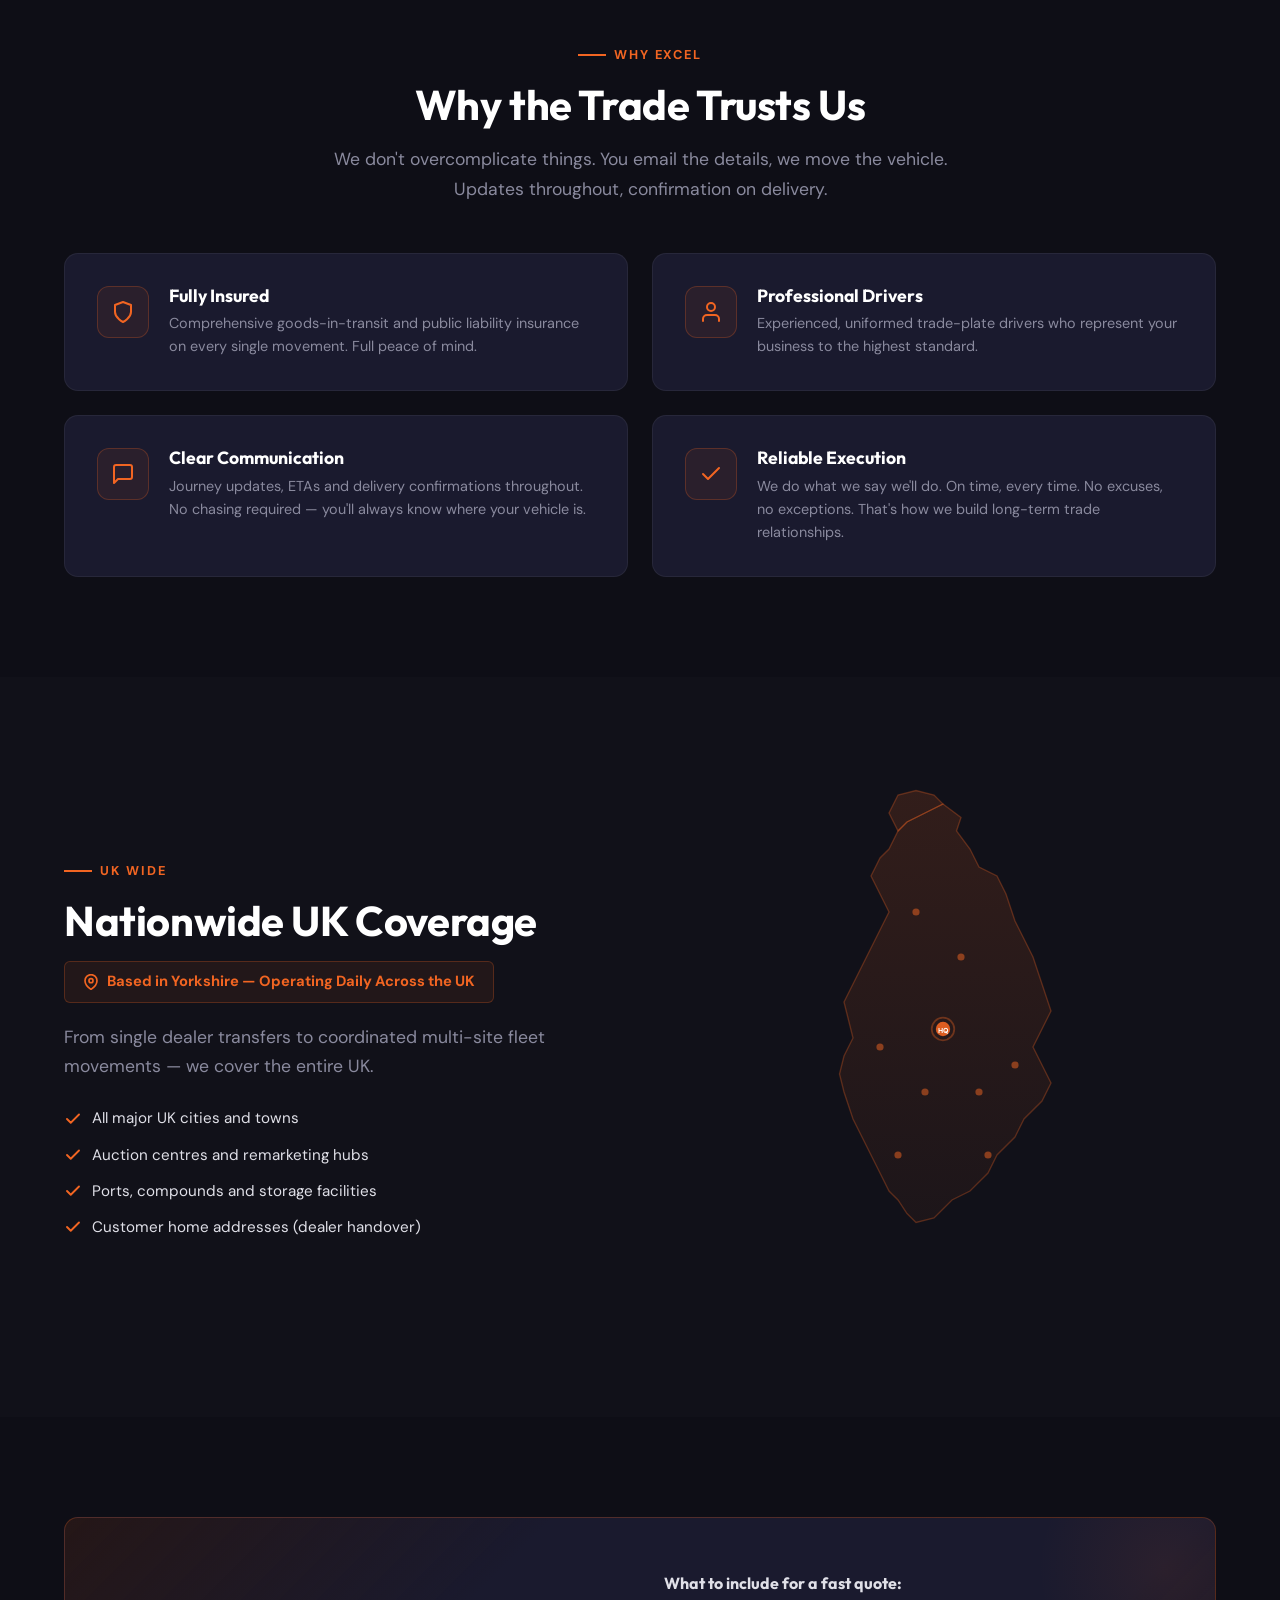
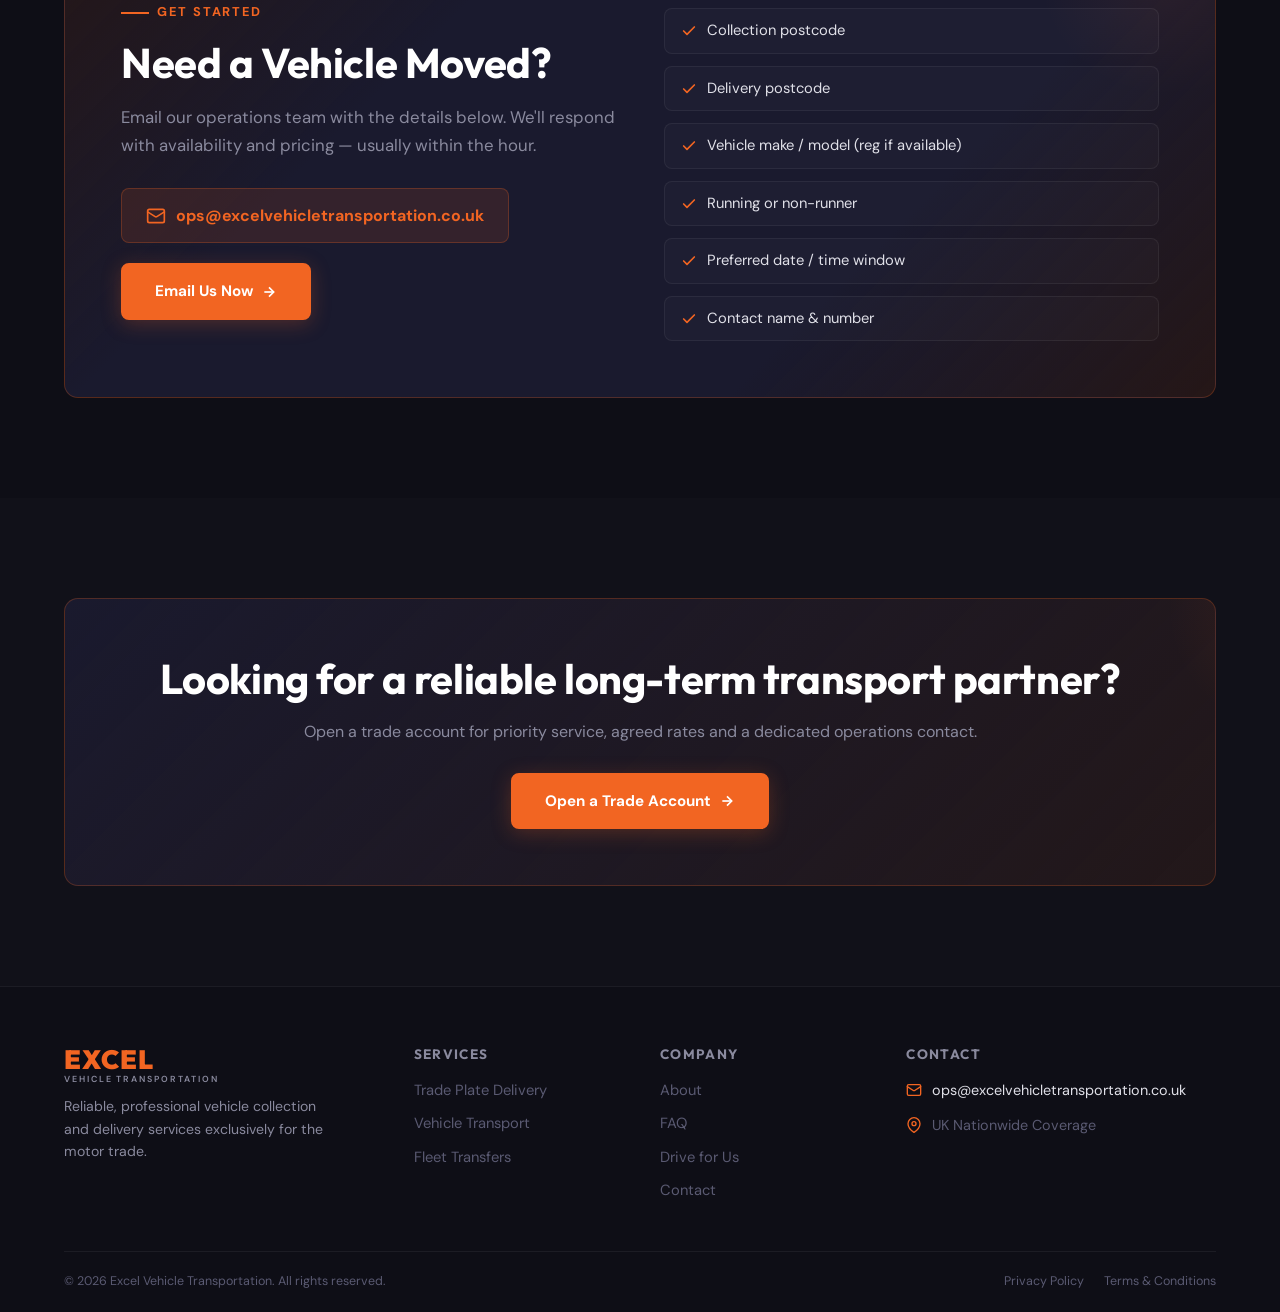
==== commit 2c0ea46c: "v2: Full image redesign with conversion optimization - Full-bleed hero with UK motorway background i" ====
--- a/index.html
+++ b/index.html
@@ -3,8 +3,8 @@
 <head>
   <meta charset="UTF-8">
   <meta name="viewport" content="width=device-width, initial-scale=1.0">
-  <title>Excel Vehicle Transportation — Trade Vehicle Collection &amp; Delivery</title>
-  <meta name="description" content="Professional vehicle collection and delivery for the motor trade. Trade plate drivers, vehicle transporters, nationwide UK coverage.">
+  <title>Excel Vehicle Transportation — Trade Vehicle Collection &amp; Delivery UK</title>
+  <meta name="description" content="Professional vehicle collection and delivery for the motor trade. Trade plate drivers, vehicle transport, nationwide UK coverage. Email for a quote.">
   <link rel="preconnect" href="https://fonts.googleapis.com">
   <link rel="preconnect" href="https://fonts.gstatic.com" crossorigin>
   <link href="https://fonts.googleapis.com/css2?family=DM+Sans:wght@400;500;600;700&family=Outfit:wght@400;500;600;700;800;900&display=swap" rel="stylesheet">
@@ -12,14 +12,10 @@
 </head>
 <body>
 
-  <!-- ===== HEADER ===== -->
+  <!-- HEADER -->
   <header class="header">
     <div class="header__inner">
-      <a href="index.html" class="logo">
-        <span class="logo__main">EXCEL</span>
-        <span class="logo__sub">Vehicle Transportation</span>
-      </a>
-
+      <a href="index.html" class="logo"><span class="logo__main">EXCEL</span><span class="logo__sub">Vehicle Transportation</span></a>
       <nav class="nav">
         <div class="nav__dropdown">
           <a href="services.html" class="nav__link nav__dropdown-trigger">Services</a>
@@ -36,19 +32,15 @@
         <a href="drive-for-us.html" class="nav__link">Drive for Us</a>
         <a href="contact.html" class="nav__link">Contact</a>
       </nav>
-
       <a href="contact.html" class="btn btn--primary header__cta header__cta--desktop">Email for Quote</a>
-
-      <button class="menu-toggle" aria-label="Toggle menu">
-        <span></span><span></span><span></span>
-      </button>
+      <button class="menu-toggle" aria-label="Toggle menu"><span></span><span></span><span></span></button>
     </div>
   </header>
 
   <!-- ===== HERO ===== -->
   <section class="hero">
-    <div class="hero__bg">
-      <div class="hero__bg-pattern"></div>
+    <div class="hero__img">
+      <img src="images/hero1.jpg" alt="UK motorway with vehicles in transit" loading="eager">
     </div>
 
     <div class="container">
@@ -58,148 +50,154 @@
           Trade Only — Motor Trade Professionals
         </div>
 
-        <h1 class="fade-up">Nationwide Vehicle Collection &amp; Delivery for the Motor Trade</h1>
+        <h1 class="fade-up">Your vehicles.<br><span>Moved professionally.</span><br>Delivered on time.</h1>
 
         <p class="hero__text fade-up">
-          Professional vehicle movements for dealerships, fleets, leasing companies and auctions. Clear communication. Professional drivers. Reliable execution.
+          Nationwide vehicle collection and delivery for dealerships, fleet operators, leasing companies and auctions. Professional drivers. Clear updates. Job done.
         </p>
 
         <div class="btn-group fade-up">
-          <a href="mailto:ops@excelvehicletransportation.co.uk" class="btn btn--primary">
+          <a href="mailto:ops@excelvehicletransportation.co.uk?subject=Vehicle%20Movement%20Quote" class="btn btn--primary">
             <svg width="18" height="18" viewBox="0 0 24 24" fill="none" stroke="currentColor" stroke-width="2.5" stroke-linecap="round" stroke-linejoin="round"><rect x="2" y="4" width="20" height="16" rx="2"/><path d="m22 7-8.97 5.7a1.94 1.94 0 0 1-2.06 0L2 7"/></svg>
             Email Us for a Quote
           </a>
-          <a href="tel:01onal" class="btn btn--outline">
-            <svg width="18" height="18" viewBox="0 0 24 24" fill="none" stroke="currentColor" stroke-width="2.5" stroke-linecap="round" stroke-linejoin="round"><path d="M22 16.92v3a2 2 0 0 1-2.18 2 19.79 19.79 0 0 1-8.63-3.07 19.5 19.5 0 0 1-6-6 19.79 19.79 0 0 1-3.07-8.67A2 2 0 0 1 4.11 2h3a2 2 0 0 1 2 1.72c.127.96.361 1.903.7 2.81a2 2 0 0 1-.45 2.11L8.09 9.91a16 16 0 0 0 6 6l1.27-1.27a2 2 0 0 1 2.11-.45c.907.339 1.85.573 2.81.7A2 2 0 0 1 22 16.92z"/></svg>
-            Call our operations team
+          <a href="#how-it-works" class="btn btn--outline">
+            How It Works
+            <svg width="16" height="16" viewBox="0 0 24 24" fill="none" stroke="currentColor" stroke-width="2.5" stroke-linecap="round" stroke-linejoin="round"><line x1="12" y1="5" x2="12" y2="19"/><polyline points="19 12 12 19 5 12"/></svg>
           </a>
         </div>
       </div>
     </div>
-  </section>
-
-  <!-- ===== TRUST BAR ===== -->
-  <div class="trust-bar">
-    <div class="trust-bar__inner container">
-      <div class="trust-badge">
-        <div class="trust-badge__icon">
-          <svg viewBox="0 0 24 24" fill="none" stroke="currentColor" stroke-width="2" stroke-linecap="round" stroke-linejoin="round"><path d="M12 22s8-4 8-10V5l-8-3-8 3v7c0 6 8 10 8 10z"/></svg>
-        </div>
-        Fully Insured
-      </div>
-      <div class="trust-badge">
-        <div class="trust-badge__icon">
-          <svg viewBox="0 0 24 24" fill="none" stroke="currentColor" stroke-width="2" stroke-linecap="round" stroke-linejoin="round"><circle cx="12" cy="12" r="10"/><path d="M2 12h20"/><path d="M12 2a15.3 15.3 0 0 1 4 10 15.3 15.3 0 0 1-4 10 15.3 15.3 0 0 1-4-10 15.3 15.3 0 0 1 4-10z"/></svg>
-        </div>
-        Nationwide Coverage
-      </div>
-      <div class="trust-badge">
-        <div class="trust-badge__icon">
-          <svg viewBox="0 0 24 24" fill="none" stroke="currentColor" stroke-width="2" stroke-linecap="round" stroke-linejoin="round"><rect x="2" y="7" width="20" height="14" rx="2" ry="2"/><path d="M16 21V5a2 2 0 0 0-2-2h-4a2 2 0 0 0-2 2v16"/></svg>
-        </div>
-        Trade Only
-      </div>
-      <div class="trust-badge">
-        <div class="trust-badge__icon">
-          <svg viewBox="0 0 24 24" fill="none" stroke="currentColor" stroke-width="2" stroke-linecap="round" stroke-linejoin="round"><path d="M20 21v-2a4 4 0 0 0-4-4H8a4 4 0 0 0-4 4v2"/><circle cx="12" cy="7" r="4"/></svg>
-        </div>
-        Uniformed Drivers
-      </div>
-      <div class="trust-badge">
-        <div class="trust-badge__icon">
-          <svg viewBox="0 0 24 24" fill="none" stroke="currentColor" stroke-width="2" stroke-linecap="round" stroke-linejoin="round"><circle cx="12" cy="12" r="10"/><polyline points="12 6 12 12 16 14"/></svg>
-        </div>
-        Fast Turnaround
+
+    <div class="hero__scroll">
+      <span>Scroll</span>
+      <svg viewBox="0 0 24 24" fill="none" stroke="currentColor" stroke-width="2" stroke-linecap="round" stroke-linejoin="round"><line x1="12" y1="5" x2="12" y2="19"/><polyline points="19 12 12 19 5 12"/></svg>
+    </div>
+  </section>
+
+  <!-- ===== STATS BAR ===== -->
+  <div class="stats">
+    <div class="container">
+      <div class="stats__grid">
+        <div class="stat fade-up">
+          <div class="stat__number" data-count="1000">0</div>
+          <div class="stat__label">Vehicles Moved</div>
+        </div>
+        <div class="stat fade-up">
+          <div class="stat__number">UK Wide</div>
+          <div class="stat__label">Nationwide Coverage</div>
+        </div>
+        <div class="stat fade-up">
+          <div class="stat__number">Same Day</div>
+          <div class="stat__label">Available on Request</div>
+        </div>
+        <div class="stat fade-up">
+          <div class="stat__number">100%</div>
+          <div class="stat__label">Fully Insured</div>
+        </div>
       </div>
     </div>
   </div>
 
-  <!-- ===== OUR SERVICES ===== -->
+  <!-- ===== OUR SERVICES — Image Cards ===== -->
   <section class="section">
     <div class="container">
       <div class="text-center">
         <div class="section-label fade-up">What We Do</div>
         <h2 class="fade-up">Our Services</h2>
-        <p class="section-subtitle centered fade-up">Reliable vehicle collection and delivery services designed exclusively for the motor trade.</p>
-      </div>
-
-      <div class="services-grid stagger">
-        <div class="service-card fade-up" style="--i:0">
-          <div class="service-card__icon">
-            <svg viewBox="0 0 24 24" fill="none" stroke="currentColor" stroke-width="2" stroke-linecap="round" stroke-linejoin="round"><path d="M7 17m-2 0a2 2 0 1 0 4 0a2 2 0 1 0 -4 0"/><path d="M17 17m-2 0a2 2 0 1 0 4 0a2 2 0 1 0 -4 0"/><path d="M5 17H3v-6l2-5h9l4 5h1a2 2 0 0 1 2 2v4h-2m-4 0H9"/></svg>
-          </div>
-          <h3>Dealer Transfers</h3>
-          <p>Roadworthy vehicles moved efficiently between sites or direct to customers. Professional handover included.</p>
-          <a href="services.html" class="btn btn--ghost">
-            Request Quote
-            <svg class="arrow-icon" viewBox="0 0 24 24"><line x1="5" y1="12" x2="19" y2="12"/><polyline points="12 5 19 12 12 19"/></svg>
-          </a>
-        </div>
-
-        <div class="service-card fade-up" style="--i:1">
-          <div class="service-card__icon">
-            <svg viewBox="0 0 24 24" fill="none" stroke="currentColor" stroke-width="2" stroke-linecap="round" stroke-linejoin="round"><circle cx="12" cy="12" r="3"/><path d="M19.4 15a1.65 1.65 0 0 0 .33 1.82l.06.06a2 2 0 0 1 0 2.83 2 2 0 0 1-2.83 0l-.06-.06a1.65 1.65 0 0 0-1.82-.33 1.65 1.65 0 0 0-1 1.51V21a2 2 0 0 1-2 2 2 2 0 0 1-2-2v-.09A1.65 1.65 0 0 0 9 19.4a1.65 1.65 0 0 0-1.82.33l-.06.06a2 2 0 0 1-2.83 0 2 2 0 0 1 0-2.83l.06-.06A1.65 1.65 0 0 0 4.68 15a1.65 1.65 0 0 0-1.51-1H3a2 2 0 0 1-2-2 2 2 0 0 1 2-2h.09A1.65 1.65 0 0 0 4.6 9a1.65 1.65 0 0 0-.33-1.82l-.06-.06a2 2 0 0 1 0-2.83 2 2 0 0 1 2.83 0l.06.06A1.65 1.65 0 0 0 9 4.68a1.65 1.65 0 0 0 1-1.51V3a2 2 0 0 1 2-2 2 2 0 0 1 2 2v.09a1.65 1.65 0 0 0 1 1.51 1.65 1.65 0 0 0 1.82-.33l.06-.06a2 2 0 0 1 2.83 0 2 2 0 0 1 0 2.83l-.06.06a1.65 1.65 0 0 0-.33 1.82V9a1.65 1.65 0 0 0 1.51 1H21a2 2 0 0 1 2 2 2 2 0 0 1-2 2h-.09a1.65 1.65 0 0 0-1.51 1z"/></svg>
-          </div>
-          <h3>Auction Collections</h3>
-          <p>Collection from major auction houses and remarketing centres. Prompt pickup and safe delivery nationwide.</p>
-          <a href="services.html" class="btn btn--ghost">
-            Request Quote
-            <svg class="arrow-icon" viewBox="0 0 24 24"><line x1="5" y1="12" x2="19" y2="12"/><polyline points="12 5 19 12 12 19"/></svg>
-          </a>
-        </div>
-
-        <div class="service-card fade-up" style="--i:2">
-          <div class="service-card__icon">
-            <svg viewBox="0 0 24 24" fill="none" stroke="currentColor" stroke-width="2" stroke-linecap="round" stroke-linejoin="round"><rect x="1" y="3" width="15" height="13"/><polygon points="16 8 20 8 23 11 23 16 16 16 16 8"/><circle cx="5.5" cy="18.5" r="2.5"/><circle cx="18.5" cy="18.5" r="2.5"/></svg>
-          </div>
-          <h3>Fleet Movements</h3>
-          <p>Planned nationwide movements between sites to reduce downtime. Scheduled collections and multi-site transfers.</p>
-          <a href="services.html" class="btn btn--ghost">
-            Request Quote
-            <svg class="arrow-icon" viewBox="0 0 24 24"><line x1="5" y1="12" x2="19" y2="12"/><polyline points="12 5 19 12 12 19"/></svg>
-          </a>
-        </div>
-
-        <div class="service-card fade-up" style="--i:3">
-          <div class="service-card__icon">
-            <svg viewBox="0 0 24 24" fill="none" stroke="currentColor" stroke-width="2" stroke-linecap="round" stroke-linejoin="round"><path d="M21 10c0 7-9 13-9 13s-9-6-9-13a9 9 0 0 1 18 0z"/><circle cx="12" cy="10" r="3"/></svg>
-          </div>
-          <h3>Long-Distance &amp; Multi-Drop</h3>
-          <p>Multi-vehicle collections and long-distance transport across the UK. Cost-effective solutions for volume moves.</p>
-          <a href="services.html" class="btn btn--ghost">
-            Request Quote
-            <svg class="arrow-icon" viewBox="0 0 24 24"><line x1="5" y1="12" x2="19" y2="12"/><polyline points="12 5 19 12 12 19"/></svg>
-          </a>
-        </div>
-      </div>
-    </div>
-  </section>
-
-  <!-- ===== HOW WE ACTUALLY WORK ===== -->
-  <section class="section section--dark">
+        <p class="section-subtitle centered fade-up">Reliable vehicle movements designed exclusively for the motor trade.</p>
+      </div>
+
+      <div class="services-img-grid stagger">
+        <!-- Trade Plate Delivery -->
+        <a href="services.html#trade-plate" class="service-img-card fade-up" style="--i:0">
+          <div class="service-img-card__img">
+            <img src="images/suv-road.jpg" alt="Trade plate delivery — vehicle on the road" loading="lazy">
+          </div>
+          <div class="service-img-card__overlay"></div>
+          <div class="service-img-card__content">
+            <div class="service-img-card__tag">Core Service</div>
+            <h3>Trade Plate Delivery</h3>
+            <p>Professional drivers move your roadworthy vehicles between sites, auctions and customers.</p>
+            <div class="service-img-card__cta">
+              Learn More
+              <svg viewBox="0 0 24 24"><line x1="5" y1="12" x2="19" y2="12"/><polyline points="12 5 19 12 12 19"/></svg>
+            </div>
+          </div>
+        </a>
+
+        <!-- Vehicle Transport -->
+        <a href="services.html#vehicle-transport" class="service-img-card fade-up" style="--i:1">
+          <div class="service-img-card__img">
+            <img src="images/car-transport.jpg" alt="Vehicle transport on carrier" loading="lazy">
+          </div>
+          <div class="service-img-card__overlay"></div>
+          <div class="service-img-card__content">
+            <div class="service-img-card__tag">Transport</div>
+            <h3>Vehicle Transport</h3>
+            <p>Non-runners, high-value or low-mileage vehicles moved safely on professional carriers.</p>
+            <div class="service-img-card__cta">
+              Learn More
+              <svg viewBox="0 0 24 24"><line x1="5" y1="12" x2="19" y2="12"/><polyline points="12 5 19 12 12 19"/></svg>
+            </div>
+          </div>
+        </a>
+
+        <!-- Fleet & Multi-Site -->
+        <a href="services.html#add-ons" class="service-img-card fade-up" style="--i:2">
+          <div class="service-img-card__img">
+            <img src="images/fleet-aerial.jpg" alt="Fleet of vehicles in storage yard" loading="lazy">
+          </div>
+          <div class="service-img-card__overlay"></div>
+          <div class="service-img-card__content">
+            <div class="service-img-card__tag">Volume</div>
+            <h3>Fleet &amp; Multi-Site</h3>
+            <p>Coordinated fleet movements and multi-drop transfers across the UK.</p>
+            <div class="service-img-card__cta">
+              Learn More
+              <svg viewBox="0 0 24 24"><line x1="5" y1="12" x2="19" y2="12"/><polyline points="12 5 19 12 12 19"/></svg>
+            </div>
+          </div>
+        </a>
+      </div>
+    </div>
+  </section>
+
+  <!-- ===== HOW IT WORKS ===== -->
+  <section class="section section--img-bg" id="how-it-works">
+    <div class="section__bg">
+      <img src="images/road.jpg" alt="" loading="lazy">
+    </div>
     <div class="container">
       <div class="text-center">
         <div class="section-label fade-up">Simple Process</div>
-        <h2 class="fade-up">How We Actually Work</h2>
-        <p class="section-subtitle centered fade-up">No complicated portals. Just email the details and we'll confirm availability.</p>
+        <h2 class="fade-up">Email the Details. We Handle the Rest.</h2>
+        <p class="section-subtitle centered fade-up">No portals. No apps. Just email us and we'll confirm availability.</p>
       </div>
 
       <div class="steps stagger">
         <div class="step fade-up" style="--i:0">
           <div class="step__number">1</div>
-          <h3>Job Reviewed</h3>
-          <p>Email your operations team with the details and we'll confirm availability, pricing and timescale.</p>
+          <h3>Email Your Details</h3>
+          <p>Collection &amp; delivery postcodes, vehicle info, and your preferred date. That's it.</p>
         </div>
         <div class="step fade-up" style="--i:1">
           <div class="step__number">2</div>
-          <h3>Driver Assigned</h3>
-          <p>A professional, uniformed driver is assigned to your job with full journey tracking and updates.</p>
+          <h3>We Confirm &amp; Assign</h3>
+          <p>You'll get availability, pricing and a professional driver assigned to the job.</p>
         </div>
         <div class="step fade-up" style="--i:2">
           <div class="step__number">3</div>
-          <h3>Collection &amp; Movement</h3>
-          <p>Vehicle collected, moved safely, and delivered with professional handover and confirmation.</p>
-        </div>
+          <h3>Collected &amp; Delivered</h3>
+          <p>Journey updates throughout. Professional handover on arrival. Confirmation sent.</p>
+        </div>
+      </div>
+
+      <div class="text-center fade-up" style="margin-top:48px;">
+        <a href="mailto:ops@excelvehicletransportation.co.uk?subject=Vehicle%20Movement%20Quote" class="btn btn--primary">
+          <svg width="18" height="18" viewBox="0 0 24 24" fill="none" stroke="currentColor" stroke-width="2.5" stroke-linecap="round" stroke-linejoin="round"><rect x="2" y="4" width="20" height="16" rx="2"/><path d="m22 7-8.97 5.7a1.94 1.94 0 0 1-2.06 0L2 7"/></svg>
+          Email Us for a Quote
+        </a>
       </div>
     </div>
   </section>
@@ -209,48 +207,83 @@
     <div class="container">
       <div class="text-center">
         <div class="section-label fade-up">Our Clients</div>
-        <h2 class="fade-up">Who We Work With</h2>
-        <p class="section-subtitle centered fade-up">We work exclusively with the motor trade.</p>
+        <h2 class="fade-up">Built for the Motor Trade</h2>
+        <p class="section-subtitle centered fade-up">We work exclusively with trade businesses — no private customers.</p>
       </div>
 
       <div class="clients-grid stagger">
-        <div class="client-card fade-up" style="--i:0">
-          <div class="client-card__icon">
-            <svg viewBox="0 0 24 24" fill="none" stroke="currentColor" stroke-width="2" stroke-linecap="round" stroke-linejoin="round"><path d="M3 9l9-7 9 7v11a2 2 0 0 1-2 2H5a2 2 0 0 1-2-2z"/><polyline points="9 22 9 12 15 12 15 22"/></svg>
-          </div>
-          <h3>Dealers</h3>
-          <p>Independent and franchised dealerships across the UK.</p>
-        </div>
-
-        <div class="client-card fade-up" style="--i:1">
-          <div class="client-card__icon">
-            <svg viewBox="0 0 24 24" fill="none" stroke="currentColor" stroke-width="2" stroke-linecap="round" stroke-linejoin="round"><rect x="2" y="3" width="20" height="14" rx="2" ry="2"/><line x1="8" y1="21" x2="16" y2="21"/><line x1="12" y1="17" x2="12" y2="21"/></svg>
-          </div>
-          <h3>Leasing &amp; Fleet</h3>
-          <p>Fleet operators, leasing companies and contract hire providers.</p>
-        </div>
-
-        <div class="client-card fade-up" style="--i:2">
-          <div class="client-card__icon">
-            <svg viewBox="0 0 24 24" fill="none" stroke="currentColor" stroke-width="2" stroke-linecap="round" stroke-linejoin="round"><path d="M14.7 6.3a1 1 0 0 0 0 1.4l1.6 1.6a1 1 0 0 0 1.4 0l3.77-3.77a6 6 0 0 1-7.94 7.94l-6.91 6.91a2.12 2.12 0 0 1-3-3l6.91-6.91a6 6 0 0 1 7.94-7.94l-3.76 3.76z"/></svg>
-          </div>
-          <h3>Bodyshops</h3>
-          <p>Bodyshop and repair centre collections and returns.</p>
-        </div>
-
-        <div class="client-card fade-up" style="--i:3">
-          <div class="client-card__icon">
-            <svg viewBox="0 0 24 24" fill="none" stroke="currentColor" stroke-width="2" stroke-linecap="round" stroke-linejoin="round"><polyline points="21 8 21 21 3 21 3 8"/><rect x="1" y="3" width="22" height="5"/><line x1="10" y1="12" x2="14" y2="12"/></svg>
-          </div>
-          <h3>Auctions</h3>
-          <p>All major auction houses and remarketing centres nationwide.</p>
+        <div class="client-card client-card--img fade-up" style="--i:0">
+          <div class="client-card__bg"><img src="images/car-rows.jpg" alt="Cars in dealership showroom" loading="lazy"></div>
+          <div class="client-card__label"><h3>Dealerships</h3><p>Independent &amp; franchised dealers</p></div>
+        </div>
+        <div class="client-card client-card--img fade-up" style="--i:1">
+          <div class="client-card__bg"><img src="images/parking-rows.jpg" alt="Fleet vehicles parked in rows" loading="lazy"></div>
+          <div class="client-card__label"><h3>Fleet &amp; Leasing</h3><p>Operators &amp; contract hire</p></div>
+        </div>
+        <div class="client-card client-card--img fade-up" style="--i:2">
+          <div class="client-card__bg"><img src="images/auction.jpg" alt="Vehicle auction" loading="lazy"></div>
+          <div class="client-card__label"><h3>Auctions</h3><p>All major UK auction houses</p></div>
+        </div>
+        <div class="client-card client-card--img fade-up" style="--i:3">
+          <div class="client-card__bg"><img src="images/bodyshop.jpg" alt="Bodyshop and repair centre" loading="lazy"></div>
+          <div class="client-card__label"><h3>Bodyshops</h3><p>Collections &amp; returns</p></div>
+        </div>
+      </div>
+    </div>
+  </section>
+
+  <!-- ===== WHY CHOOSE US ===== -->
+  <section class="section section--dark">
+    <div class="container">
+      <div class="text-center">
+        <div class="section-label fade-up">Why Excel</div>
+        <h2 class="fade-up">Why the Trade Trusts Us</h2>
+        <p class="section-subtitle centered fade-up">We don't overcomplicate things. You email the details, we move the vehicle. Updates throughout, confirmation on delivery.</p>
+      </div>
+
+      <div class="why-grid stagger">
+        <div class="why-card fade-up" style="--i:0">
+          <div class="why-card__icon">
+            <svg viewBox="0 0 24 24" fill="none" stroke="currentColor" stroke-width="2" stroke-linecap="round" stroke-linejoin="round"><path d="M12 22s8-4 8-10V5l-8-3-8 3v7c0 6 8 10 8 10z"/></svg>
+          </div>
+          <div>
+            <h3>Fully Insured</h3>
+            <p>Comprehensive goods-in-transit and public liability insurance on every single movement. Full peace of mind.</p>
+          </div>
+        </div>
+        <div class="why-card fade-up" style="--i:1">
+          <div class="why-card__icon">
+            <svg viewBox="0 0 24 24" fill="none" stroke="currentColor" stroke-width="2" stroke-linecap="round" stroke-linejoin="round"><path d="M20 21v-2a4 4 0 0 0-4-4H8a4 4 0 0 0-4 4v2"/><circle cx="12" cy="7" r="4"/></svg>
+          </div>
+          <div>
+            <h3>Professional Drivers</h3>
+            <p>Experienced, uniformed trade-plate drivers who represent your business to the highest standard.</p>
+          </div>
+        </div>
+        <div class="why-card fade-up" style="--i:2">
+          <div class="why-card__icon">
+            <svg viewBox="0 0 24 24" fill="none" stroke="currentColor" stroke-width="2" stroke-linecap="round" stroke-linejoin="round"><path d="M21 15a2 2 0 0 1-2 2H7l-4 4V5a2 2 0 0 1 2-2h14a2 2 0 0 1 2 2z"/></svg>
+          </div>
+          <div>
+            <h3>Clear Communication</h3>
+            <p>Journey updates, ETAs and delivery confirmations throughout. No chasing required — you'll always know where your vehicle is.</p>
+          </div>
+        </div>
+        <div class="why-card fade-up" style="--i:3">
+          <div class="why-card__icon">
+            <svg viewBox="0 0 24 24" fill="none" stroke="currentColor" stroke-width="2" stroke-linecap="round" stroke-linejoin="round"><polyline points="20 6 9 17 4 12"/></svg>
+          </div>
+          <div>
+            <h3>Reliable Execution</h3>
+            <p>We do what we say we'll do. On time, every time. No excuses, no exceptions. That's how we build long-term trade relationships.</p>
+          </div>
         </div>
       </div>
     </div>
   </section>
 
   <!-- ===== NATIONWIDE COVERAGE ===== -->
-  <section class="section section--dark" id="coverage">
+  <section class="section" id="coverage">
     <div class="container">
       <div class="coverage">
         <div class="coverage__inner">
@@ -259,31 +292,18 @@
             <h2>Nationwide UK Coverage</h2>
             <div class="coverage__highlight">
               <svg width="16" height="16" viewBox="0 0 24 24" fill="none" stroke="currentColor" stroke-width="2.5" stroke-linecap="round" stroke-linejoin="round"><path d="M21 10c0 7-9 13-9 13s-9-6-9-13a9 9 0 0 1 18 0z"/><circle cx="12" cy="10" r="3"/></svg>
-              Based in Yorkshire — Operating Daily
+              Based in Yorkshire — Operating Daily Across the UK
             </div>
-            <p class="section-subtitle">We cover the entire UK with a reliable network of professional trade-plate drivers and transporters. From single dealer transfers to multi-drop fleet movements.</p>
+            <p class="section-subtitle">From single dealer transfers to coordinated multi-site fleet movements — we cover the entire UK.</p>
             <ul class="coverage__list">
-              <li>
-                <svg viewBox="0 0 24 24" fill="none" stroke="currentColor" stroke-width="2.5" stroke-linecap="round" stroke-linejoin="round"><polyline points="20 6 9 17 4 12"/></svg>
-                All major UK cities and towns
-              </li>
-              <li>
-                <svg viewBox="0 0 24 24" fill="none" stroke="currentColor" stroke-width="2.5" stroke-linecap="round" stroke-linejoin="round"><polyline points="20 6 9 17 4 12"/></svg>
-                Auction centres and remarketing hubs
-              </li>
-              <li>
-                <svg viewBox="0 0 24 24" fill="none" stroke="currentColor" stroke-width="2.5" stroke-linecap="round" stroke-linejoin="round"><polyline points="20 6 9 17 4 12"/></svg>
-                Ports, compounds and storage facilities
-              </li>
-              <li>
-                <svg viewBox="0 0 24 24" fill="none" stroke="currentColor" stroke-width="2.5" stroke-linecap="round" stroke-linejoin="round"><polyline points="20 6 9 17 4 12"/></svg>
-                Customer home addresses (dealer handover)
-              </li>
+              <li><svg viewBox="0 0 24 24" fill="none" stroke="currentColor" stroke-width="2.5" stroke-linecap="round" stroke-linejoin="round"><polyline points="20 6 9 17 4 12"/></svg>All major UK cities and towns</li>
+              <li><svg viewBox="0 0 24 24" fill="none" stroke="currentColor" stroke-width="2.5" stroke-linecap="round" stroke-linejoin="round"><polyline points="20 6 9 17 4 12"/></svg>Auction centres and remarketing hubs</li>
+              <li><svg viewBox="0 0 24 24" fill="none" stroke="currentColor" stroke-width="2.5" stroke-linecap="round" stroke-linejoin="round"><polyline points="20 6 9 17 4 12"/></svg>Ports, compounds and storage facilities</li>
+              <li><svg viewBox="0 0 24 24" fill="none" stroke="currentColor" stroke-width="2.5" stroke-linecap="round" stroke-linejoin="round"><polyline points="20 6 9 17 4 12"/></svg>Customer home addresses (dealer handover)</li>
             </ul>
           </div>
 
           <div class="coverage__map fade-up">
-            <!-- Simplified UK map SVG -->
             <svg viewBox="0 0 400 600" fill="none" xmlns="http://www.w3.org/2000/svg">
               <defs>
                 <linearGradient id="map-grad" x1="200" y1="0" x2="200" y2="600" gradientUnits="userSpaceOnUse">
@@ -291,14 +311,10 @@
                   <stop offset="1" stop-color="#F26522" stop-opacity="0.03"/>
                 </linearGradient>
               </defs>
-              <!-- UK outline (simplified) -->
               <path d="M180 40 L200 30 L220 45 L215 60 L230 80 L240 100 L260 110 L270 130 L280 160 L290 180 L300 200 L310 230 L320 260 L310 280 L300 300 L310 320 L320 340 L310 360 L290 380 L280 400 L260 420 L250 440 L240 450 L230 460 L210 470 L200 480 L190 490 L170 495 L160 485 L150 470 L140 460 L130 440 L120 420 L110 400 L100 380 L90 350 L85 330 L90 310 L100 290 L95 270 L90 250 L100 230 L110 210 L120 190 L130 170 L140 150 L130 130 L120 110 L130 90 L140 80 L150 60 L160 50 Z" fill="url(#map-grad)" stroke="#F26522" stroke-width="1.5" stroke-opacity="0.3"/>
-              <!-- Scotland -->
               <path d="M150 60 L140 40 L150 20 L170 15 L190 20 L200 30 L180 40 L160 50 Z" fill="url(#map-grad)" stroke="#F26522" stroke-width="1.5" stroke-opacity="0.3"/>
-              <!-- Location pins -->
               <circle cx="200" cy="280" r="8" fill="#F26522" opacity="0.9"/>
               <text x="200" y="284" text-anchor="middle" fill="white" font-size="8" font-weight="bold">HQ</text>
-              <!-- Other cities -->
               <circle cx="180" cy="350" r="4" fill="#F26522" opacity="0.5"/>
               <circle cx="250" cy="420" r="4" fill="#F26522" opacity="0.5"/>
               <circle cx="220" cy="200" r="4" fill="#F26522" opacity="0.5"/>
@@ -307,7 +323,6 @@
               <circle cx="150" cy="420" r="4" fill="#F26522" opacity="0.5"/>
               <circle cx="130" cy="300" r="4" fill="#F26522" opacity="0.5"/>
               <circle cx="240" cy="350" r="4" fill="#F26522" opacity="0.5"/>
-              <!-- Pulse animation on HQ -->
               <circle cx="200" cy="280" r="8" fill="none" stroke="#F26522" stroke-width="2" opacity="0.4">
                 <animate attributeName="r" from="8" to="24" dur="2s" repeatCount="indefinite"/>
                 <animate attributeName="opacity" from="0.5" to="0" dur="2s" repeatCount="indefinite"/>
@@ -319,8 +334,43 @@
     </div>
   </section>
 
-  <!-- ===== TRADE ACCOUNT CTA ===== -->
-  <section class="section" id="trade-account">
+  <!-- ===== QUICK QUOTE CTA ===== -->
+  <section class="section section--dark" id="trade-account">
+    <div class="container">
+      <div class="quick-quote fade-up">
+        <div class="quick-quote__inner">
+          <div class="quick-quote__left">
+            <div class="section-label">Get Started</div>
+            <h2>Need a Vehicle Moved?</h2>
+            <p>Email our operations team with the details below. We'll respond with availability and pricing — usually within the hour.</p>
+            <a href="mailto:ops@excelvehicletransportation.co.uk?subject=Vehicle%20Movement%20Quote" class="quick-quote__email">
+              <svg viewBox="0 0 24 24" fill="none" stroke="currentColor" stroke-width="2" stroke-linecap="round" stroke-linejoin="round"><rect x="2" y="4" width="20" height="16" rx="2"/><path d="m22 7-8.97 5.7a1.94 1.94 0 0 1-2.06 0L2 7"/></svg>
+              ops@excelvehicletransportation.co.uk
+            </a>
+            <br>
+            <a href="mailto:ops@excelvehicletransportation.co.uk?subject=Vehicle%20Movement%20Quote" class="btn btn--primary">
+              Email Us Now
+              <svg class="arrow-icon" viewBox="0 0 24 24"><line x1="5" y1="12" x2="19" y2="12"/><polyline points="12 5 19 12 12 19"/></svg>
+            </a>
+          </div>
+          <div class="quick-quote__right">
+            <h3>What to include for a fast quote:</h3>
+            <ul class="quote-checklist">
+              <li><svg viewBox="0 0 24 24" fill="none" stroke="currentColor" stroke-width="2.5" stroke-linecap="round" stroke-linejoin="round"><polyline points="20 6 9 17 4 12"/></svg>Collection postcode</li>
+              <li><svg viewBox="0 0 24 24" fill="none" stroke="currentColor" stroke-width="2.5" stroke-linecap="round" stroke-linejoin="round"><polyline points="20 6 9 17 4 12"/></svg>Delivery postcode</li>
+              <li><svg viewBox="0 0 24 24" fill="none" stroke="currentColor" stroke-width="2.5" stroke-linecap="round" stroke-linejoin="round"><polyline points="20 6 9 17 4 12"/></svg>Vehicle make / model (reg if available)</li>
+              <li><svg viewBox="0 0 24 24" fill="none" stroke="currentColor" stroke-width="2.5" stroke-linecap="round" stroke-linejoin="round"><polyline points="20 6 9 17 4 12"/></svg>Running or non-runner</li>
+              <li><svg viewBox="0 0 24 24" fill="none" stroke="currentColor" stroke-width="2.5" stroke-linecap="round" stroke-linejoin="round"><polyline points="20 6 9 17 4 12"/></svg>Preferred date / time window</li>
+              <li><svg viewBox="0 0 24 24" fill="none" stroke="currentColor" stroke-width="2.5" stroke-linecap="round" stroke-linejoin="round"><polyline points="20 6 9 17 4 12"/></svg>Contact name &amp; number</li>
+            </ul>
+          </div>
+        </div>
+      </div>
+    </div>
+  </section>
+
+  <!-- ===== TRADE ACCOUNT ===== -->
+  <section class="section">
     <div class="container">
       <div class="cta-banner fade-up">
         <h2>Looking for a reliable long-term transport partner?</h2>
@@ -333,59 +383,36 @@
     </div>
   </section>
 
-  <!-- ===== FOOTER ===== -->
+  <!-- FOOTER -->
   <footer class="footer">
     <div class="container">
       <div class="footer__grid">
         <div class="footer__brand">
-          <a href="index.html" class="logo">
-            <span class="logo__main">EXCEL</span>
-            <span class="logo__sub">Vehicle Transportation</span>
-          </a>
+          <a href="index.html" class="logo"><span class="logo__main">EXCEL</span><span class="logo__sub">Vehicle Transportation</span></a>
           <p>Reliable, professional vehicle collection and delivery services exclusively for the motor trade.</p>
         </div>
-
-        <div>
-          <h4>Services</h4>
-          <div class="footer__links">
-            <a href="services.html#trade-plate">Trade Plate Delivery</a>
-            <a href="services.html#vehicle-transport">Vehicle Transport</a>
-            <a href="services.html#add-ons">Fleet Transfers</a>
-          </div>
-        </div>
-
-        <div>
-          <h4>Company</h4>
-          <div class="footer__links">
-            <a href="about.html">About</a>
-            <a href="faq.html">FAQ</a>
-            <a href="drive-for-us.html">Drive for Us</a>
-            <a href="contact.html">Contact</a>
-          </div>
-        </div>
-
+        <div><h4>Services</h4><div class="footer__links"><a href="services.html#trade-plate">Trade Plate Delivery</a><a href="services.html#vehicle-transport">Vehicle Transport</a><a href="services.html#add-ons">Fleet Transfers</a></div></div>
+        <div><h4>Company</h4><div class="footer__links"><a href="about.html">About</a><a href="faq.html">FAQ</a><a href="drive-for-us.html">Drive for Us</a><a href="contact.html">Contact</a></div></div>
         <div>
           <h4>Contact</h4>
-          <div class="footer__contact-item">
-            <svg viewBox="0 0 24 24" fill="none" stroke="currentColor" stroke-width="2" stroke-linecap="round" stroke-linejoin="round"><rect x="2" y="4" width="20" height="16" rx="2"/><path d="m22 7-8.97 5.7a1.94 1.94 0 0 1-2.06 0L2 7"/></svg>
-            <a href="mailto:ops@excelvehicletransportation.co.uk">ops@excelvehicletransportation.co.uk</a>
-          </div>
-          <div class="footer__contact-item">
-            <svg viewBox="0 0 24 24" fill="none" stroke="currentColor" stroke-width="2" stroke-linecap="round" stroke-linejoin="round"><path d="M21 10c0 7-9 13-9 13s-9-6-9-13a9 9 0 0 1 18 0z"/><circle cx="12" cy="10" r="3"/></svg>
-            UK Nationwide Coverage
-          </div>
-        </div>
-      </div>
-
+          <div class="footer__contact-item"><svg viewBox="0 0 24 24" fill="none" stroke="currentColor" stroke-width="2" stroke-linecap="round" stroke-linejoin="round"><rect x="2" y="4" width="20" height="16" rx="2"/><path d="m22 7-8.97 5.7a1.94 1.94 0 0 1-2.06 0L2 7"/></svg><a href="mailto:ops@excelvehicletransportation.co.uk">ops@excelvehicletransportation.co.uk</a></div>
+          <div class="footer__contact-item"><svg viewBox="0 0 24 24" fill="none" stroke="currentColor" stroke-width="2" stroke-linecap="round" stroke-linejoin="round"><path d="M21 10c0 7-9 13-9 13s-9-6-9-13a9 9 0 0 1 18 0z"/><circle cx="12" cy="10" r="3"/></svg>UK Nationwide Coverage</div>
+        </div>
+      </div>
       <div class="footer__bottom">
         <p>&copy; 2026 Excel Vehicle Transportation. All rights reserved.</p>
-        <div class="footer__bottom-links">
-          <a href="#">Privacy Policy</a>
-          <a href="#">Terms &amp; Conditions</a>
-        </div>
+        <div class="footer__bottom-links"><a href="#">Privacy Policy</a><a href="#">Terms &amp; Conditions</a></div>
       </div>
     </div>
   </footer>
+
+  <!-- Mobile CTA -->
+  <div class="mobile-cta">
+    <a href="mailto:ops@excelvehicletransportation.co.uk?subject=Vehicle%20Movement%20Quote" class="btn btn--primary">
+      <svg width="18" height="18" viewBox="0 0 24 24" fill="none" stroke="currentColor" stroke-width="2.5" stroke-linecap="round" stroke-linejoin="round"><rect x="2" y="4" width="20" height="16" rx="2"/><path d="m22 7-8.97 5.7a1.94 1.94 0 0 1-2.06 0L2 7"/></svg>
+      Email for a Quote
+    </a>
+  </div>
 
   <script src="js/main.js"></script>
 </body>
--- a/css/style.css
+++ b/css/style.css
@@ -1,9 +1,9 @@
 /* ============================================
-   EXCEL VEHICLE TRANSPORTATION
-   Trade Vehicle Transport — Yorkshire, UK
-   ============================================ */
-
-/* --- CSS Variables --- */
+   EXCEL VEHICLE TRANSPORTATION — v2
+   Dark theme · Orange accent · Image-driven
+   ============================================ */
+
+/* --- Variables --- */
 :root {
   --bg-dark: #111119;
   --bg-card: #1a1a2e;
@@ -28,792 +28,426 @@
   --transition: 0.3s cubic-bezier(0.4, 0, 0.2, 1);
 }
 
-/* --- Reset & Base --- */
+/* --- Reset --- */
 *, *::before, *::after { box-sizing: border-box; margin: 0; padding: 0; }
-
-html {
-  scroll-behavior: smooth;
-  -webkit-font-smoothing: antialiased;
-  -moz-osx-font-smoothing: grayscale;
-}
-
-body {
-  font-family: var(--font);
-  background: var(--bg-dark);
-  color: var(--text);
-  line-height: 1.6;
-  overflow-x: hidden;
-}
-
+html { scroll-behavior: smooth; -webkit-font-smoothing: antialiased; -moz-osx-font-smoothing: grayscale; }
+body { font-family: var(--font); background: var(--bg-dark); color: var(--text); line-height: 1.6; overflow-x: hidden; }
 a { color: inherit; text-decoration: none; }
 img { max-width: 100%; height: auto; display: block; }
 ul { list-style: none; }
 
 /* --- Utility --- */
-.container {
-  width: 100%;
-  max-width: var(--max-w);
-  margin: 0 auto;
-  padding: 0 24px;
-}
-
+.container { width: 100%; max-width: var(--max-w); margin: 0 auto; padding: 0 24px; }
 .section { padding: 100px 0; }
 .section--dark { background: var(--bg-section); }
-.section--card { background: var(--bg-card); }
-
 .text-center { text-align: center; }
-.text-orange { color: var(--orange); }
 
 /* --- Typography --- */
-h1, h2, h3, h4, h5, h6 {
-  font-family: var(--font-display);
-  color: var(--white);
-  line-height: 1.15;
-  font-weight: 700;
-}
-
-h1 { font-size: clamp(2.2rem, 5vw, 3.4rem); letter-spacing: -0.02em; }
+h1, h2, h3, h4, h5, h6 { font-family: var(--font-display); color: var(--white); line-height: 1.15; font-weight: 700; }
+h1 { font-size: clamp(2.4rem, 5vw, 3.6rem); letter-spacing: -0.02em; }
 h2 { font-size: clamp(1.8rem, 3.5vw, 2.6rem); letter-spacing: -0.01em; }
 h3 { font-size: clamp(1.2rem, 2vw, 1.5rem); }
 
 .section-label {
-  display: inline-flex;
-  align-items: center;
-  gap: 8px;
-  font-family: var(--font);
-  font-size: 0.8rem;
-  font-weight: 700;
-  letter-spacing: 0.15em;
-  text-transform: uppercase;
-  color: var(--orange);
+  display: inline-flex; align-items: center; gap: 8px;
+  font-family: var(--font); font-size: 0.8rem; font-weight: 700;
+  letter-spacing: 0.15em; text-transform: uppercase; color: var(--orange);
   margin-bottom: 16px;
 }
-.section-label::before {
-  content: '';
-  width: 28px;
-  height: 2px;
-  background: var(--orange);
-}
-
-.section-subtitle {
-  font-size: 1.1rem;
-  color: var(--text-muted);
-  max-width: 640px;
-  line-height: 1.7;
-}
+.section-label::before { content: ''; width: 28px; height: 2px; background: var(--orange); }
+
+.section-subtitle { font-size: 1.1rem; color: var(--text-muted); max-width: 640px; line-height: 1.7; }
 .section-subtitle.centered { margin: 16px auto 0; }
 
 /* --- Buttons --- */
 .btn {
-  display: inline-flex;
-  align-items: center;
-  gap: 8px;
-  padding: 14px 32px;
-  font-family: var(--font);
-  font-size: 0.95rem;
-  font-weight: 700;
-  border-radius: var(--radius);
-  border: 2px solid transparent;
-  cursor: pointer;
-  transition: all var(--transition);
-  white-space: nowrap;
-}
-
+  display: inline-flex; align-items: center; gap: 8px;
+  padding: 14px 32px; font-family: var(--font); font-size: 0.95rem;
+  font-weight: 700; border-radius: var(--radius); border: 2px solid transparent;
+  cursor: pointer; transition: all var(--transition); white-space: nowrap;
+}
 .btn--primary {
-  background: var(--orange);
-  color: var(--white);
-  border-color: var(--orange);
+  background: var(--orange); color: var(--white); border-color: var(--orange);
   box-shadow: 0 4px 20px rgba(242,101,34,0.25);
 }
 .btn--primary:hover {
-  background: var(--orange-hover);
-  border-color: var(--orange-hover);
-  box-shadow: 0 6px 28px rgba(242,101,34,0.35);
-  transform: translateY(-2px);
-}
-
+  background: var(--orange-hover); border-color: var(--orange-hover);
+  box-shadow: 0 6px 28px rgba(242,101,34,0.4); transform: translateY(-2px);
+}
 .btn--outline {
-  background: transparent;
-  color: var(--white);
-  border-color: rgba(255,255,255,0.25);
-}
-.btn--outline:hover {
-  border-color: var(--white);
-  background: rgba(255,255,255,0.05);
-}
-
-.btn--ghost {
-  background: transparent;
-  color: var(--orange);
-  padding: 8px 0;
-  border: none;
-  font-weight: 600;
-}
+  background: rgba(255,255,255,0.06); color: var(--white);
+  border-color: rgba(255,255,255,0.2); backdrop-filter: blur(8px);
+}
+.btn--outline:hover { border-color: var(--white); background: rgba(255,255,255,0.1); }
+.btn--ghost { background: transparent; color: var(--orange); padding: 8px 0; border: none; font-weight: 600; }
 .btn--ghost:hover { gap: 12px; }
 .btn--ghost svg { transition: transform var(--transition); }
 .btn--ghost:hover svg { transform: translateX(3px); }
-
-.btn-group {
-  display: flex;
-  gap: 16px;
-  flex-wrap: wrap;
-}
-
-/* --- Arrow icon for links --- */
-.arrow-icon {
-  width: 16px;
-  height: 16px;
-  stroke: currentColor;
-  stroke-width: 2.5;
-  fill: none;
-}
+.btn--white { background: var(--white); color: var(--bg-dark); border-color: var(--white); font-weight: 700; }
+.btn--white:hover { background: #f0f0f0; transform: translateY(-2px); }
+.btn-group { display: flex; gap: 16px; flex-wrap: wrap; }
+
+.arrow-icon { width: 16px; height: 16px; stroke: currentColor; stroke-width: 2.5; fill: none; }
 
 /* ============================================
    HEADER / NAVIGATION
    ============================================ */
 .header {
-  position: fixed;
-  top: 0;
-  left: 0;
-  right: 0;
-  height: var(--header-height);
-  z-index: 1000;
-  background: rgba(17,17,25,0.92);
-  backdrop-filter: blur(16px);
-  -webkit-backdrop-filter: blur(16px);
-  border-bottom: 1px solid var(--border);
+  position: fixed; top: 0; left: 0; right: 0; height: var(--header-height);
+  z-index: 1000; background: rgba(17,17,25,0.85); backdrop-filter: blur(20px);
+  -webkit-backdrop-filter: blur(20px); border-bottom: 1px solid var(--border);
   transition: all var(--transition);
 }
-.header.scrolled {
-  background: rgba(17,17,25,0.98);
-  box-shadow: 0 4px 30px rgba(0,0,0,0.3);
-}
+.header.scrolled { background: rgba(17,17,25,0.98); box-shadow: 0 4px 30px rgba(0,0,0,0.3); }
 
 .header__inner {
-  display: flex;
-  align-items: center;
-  justify-content: space-between;
-  height: 100%;
-  max-width: var(--max-w);
-  margin: 0 auto;
-  padding: 0 24px;
-}
-
-/* Logo */
-.logo {
-  display: flex;
-  align-items: baseline;
-  gap: 0;
-  flex-direction: column;
-  line-height: 1;
-}
-.logo__main {
-  font-family: var(--font-display);
-  font-size: 1.65rem;
-  font-weight: 900;
-  color: var(--orange);
-  letter-spacing: 0.04em;
-}
-.logo__sub {
-  font-family: var(--font);
-  font-size: 0.55rem;
-  font-weight: 600;
-  color: var(--text-muted);
-  letter-spacing: 0.22em;
-  text-transform: uppercase;
-  margin-top: 1px;
-}
-
-/* Nav */
+  display: flex; align-items: center; justify-content: space-between;
+  height: 100%; max-width: var(--max-w); margin: 0 auto; padding: 0 24px;
+}
+
+.logo { display: flex; flex-direction: column; line-height: 1; }
+.logo__main { font-family: var(--font-display); font-size: 1.65rem; font-weight: 900; color: var(--orange); letter-spacing: 0.04em; }
+.logo__sub { font-family: var(--font); font-size: 0.55rem; font-weight: 600; color: var(--text-muted); letter-spacing: 0.22em; text-transform: uppercase; margin-top: 1px; }
+
 .nav { display: flex; align-items: center; gap: 6px; }
-.nav__link {
-  padding: 8px 14px;
-  font-size: 0.88rem;
-  font-weight: 500;
-  color: var(--text-muted);
-  border-radius: 6px;
-  transition: all var(--transition);
-  position: relative;
-}
-.nav__link:hover, .nav__link.active {
-  color: var(--white);
-}
-.nav__link.active::after {
-  content: '';
-  position: absolute;
-  bottom: 0;
-  left: 14px;
-  right: 14px;
-  height: 2px;
-  background: var(--orange);
-  border-radius: 2px;
-}
-
-/* Dropdown */
+.nav__link { padding: 8px 14px; font-size: 0.88rem; font-weight: 500; color: var(--text-muted); border-radius: 6px; transition: all var(--transition); position: relative; }
+.nav__link:hover, .nav__link.active { color: var(--white); }
+.nav__link.active::after { content: ''; position: absolute; bottom: 0; left: 14px; right: 14px; height: 2px; background: var(--orange); border-radius: 2px; }
+
 .nav__dropdown { position: relative; }
 .nav__dropdown-trigger { cursor: pointer; }
-.nav__dropdown-trigger::after {
-  content: '';
-  display: inline-block;
-  width: 0;
-  height: 0;
-  border-left: 4px solid transparent;
-  border-right: 4px solid transparent;
-  border-top: 4px solid currentColor;
-  margin-left: 6px;
-  vertical-align: middle;
-  transition: transform var(--transition);
-}
+.nav__dropdown-trigger::after { content: ''; display: inline-block; width: 0; height: 0; border-left: 4px solid transparent; border-right: 4px solid transparent; border-top: 4px solid currentColor; margin-left: 6px; vertical-align: middle; transition: transform var(--transition); }
 .nav__dropdown:hover .nav__dropdown-trigger::after { transform: rotate(180deg); }
-
-.nav__dropdown-menu {
-  position: absolute;
-  top: calc(100% + 8px);
-  left: 0;
-  min-width: 220px;
-  background: var(--bg-card);
-  border: 1px solid var(--border);
-  border-radius: var(--radius);
-  padding: 8px;
-  opacity: 0;
-  visibility: hidden;
-  transform: translateY(-8px);
-  transition: all var(--transition);
-  box-shadow: 0 12px 40px rgba(0,0,0,0.4);
-}
-.nav__dropdown:hover .nav__dropdown-menu {
-  opacity: 1;
-  visibility: visible;
-  transform: translateY(0);
-}
-.nav__dropdown-menu a {
-  display: block;
-  padding: 10px 14px;
-  font-size: 0.88rem;
-  color: var(--text-muted);
-  border-radius: 6px;
-  transition: all var(--transition);
-}
-.nav__dropdown-menu a:hover {
-  background: var(--orange-subtle);
-  color: var(--white);
-}
-
-/* Header CTA */
-.header__cta {
-  padding: 10px 24px;
-  font-size: 0.85rem;
-}
-
-/* Mobile menu toggle */
-.menu-toggle {
-  display: none;
-  flex-direction: column;
-  gap: 5px;
-  background: none;
-  border: none;
-  cursor: pointer;
-  padding: 8px;
-}
-.menu-toggle span {
-  width: 24px;
-  height: 2px;
-  background: var(--white);
-  border-radius: 2px;
-  transition: all var(--transition);
-}
+.nav__dropdown-menu { position: absolute; top: calc(100% + 8px); left: 0; min-width: 220px; background: var(--bg-card); border: 1px solid var(--border); border-radius: var(--radius); padding: 8px; opacity: 0; visibility: hidden; transform: translateY(-8px); transition: all var(--transition); box-shadow: 0 12px 40px rgba(0,0,0,0.4); }
+.nav__dropdown:hover .nav__dropdown-menu { opacity: 1; visibility: visible; transform: translateY(0); }
+.nav__dropdown-menu a { display: block; padding: 10px 14px; font-size: 0.88rem; color: var(--text-muted); border-radius: 6px; transition: all var(--transition); }
+.nav__dropdown-menu a:hover { background: var(--orange-subtle); color: var(--white); }
+
+.header__cta { padding: 10px 24px; font-size: 0.85rem; }
+.menu-toggle { display: none; flex-direction: column; gap: 5px; background: none; border: none; cursor: pointer; padding: 8px; }
+.menu-toggle span { width: 24px; height: 2px; background: var(--white); border-radius: 2px; transition: all var(--transition); }
 .menu-toggle.active span:nth-child(1) { transform: rotate(45deg) translate(5px, 5px); }
 .menu-toggle.active span:nth-child(2) { opacity: 0; }
 .menu-toggle.active span:nth-child(3) { transform: rotate(-45deg) translate(5px, -5px); }
 
 /* ============================================
-   HERO SECTION
+   HERO — Full Image Background
    ============================================ */
 .hero {
-  position: relative;
-  min-height: 85vh;
-  display: flex;
-  align-items: center;
-  padding-top: var(--header-height);
-  overflow: hidden;
-}
-
-.hero__bg {
-  position: absolute;
-  inset: 0;
-  z-index: 0;
-}
-.hero__bg::before {
-  content: '';
-  position: absolute;
-  inset: 0;
+  position: relative; min-height: 100vh; display: flex; align-items: center;
+  padding-top: var(--header-height); overflow: hidden;
+}
+.hero__img {
+  position: absolute; inset: 0; z-index: 0;
+}
+.hero__img img {
+  width: 100%; height: 100%; object-fit: cover;
+  animation: hero-zoom 25s ease-in-out alternate infinite;
+}
+@keyframes hero-zoom {
+  0% { transform: scale(1); }
+  100% { transform: scale(1.08); }
+}
+.hero__img::after {
+  content: ''; position: absolute; inset: 0;
   background:
-    radial-gradient(ellipse 80% 60% at 70% 40%, rgba(242,101,34,0.06) 0%, transparent 60%),
-    linear-gradient(180deg, var(--bg-dark) 0%, rgba(17,17,25,0.4) 40%, var(--bg-dark) 100%);
-  z-index: 1;
-}
-.hero__bg-pattern {
-  position: absolute;
-  inset: 0;
-  opacity: 0.03;
-  background-image:
-    linear-gradient(rgba(255,255,255,0.1) 1px, transparent 1px),
-    linear-gradient(90deg, rgba(255,255,255,0.1) 1px, transparent 1px);
-  background-size: 60px 60px;
-}
-
-.hero__content {
-  position: relative;
-  z-index: 2;
-  max-width: 720px;
-}
+    linear-gradient(135deg, rgba(17,17,25,0.93) 0%, rgba(17,17,25,0.78) 40%, rgba(17,17,25,0.65) 70%, rgba(17,17,25,0.85) 100%),
+    linear-gradient(to top, rgba(17,17,25,1) 0%, transparent 30%);
+}
+
+.hero__content { position: relative; z-index: 2; max-width: 700px; padding: 60px 0; }
 
 .hero__badge {
-  display: inline-flex;
-  align-items: center;
-  gap: 8px;
-  background: var(--orange-subtle);
-  border: 1px solid var(--border-orange);
-  padding: 6px 16px;
-  border-radius: 50px;
-  font-size: 0.78rem;
-  font-weight: 700;
-  color: var(--orange);
-  letter-spacing: 0.08em;
-  text-transform: uppercase;
-  margin-bottom: 24px;
-}
-.hero__badge-dot {
-  width: 6px;
-  height: 6px;
-  background: var(--orange);
-  border-radius: 50%;
-  animation: pulse-dot 2s ease-in-out infinite;
-}
-@keyframes pulse-dot {
-  0%, 100% { opacity: 1; }
-  50% { opacity: 0.3; }
-}
-
-.hero h1 { margin-bottom: 20px; }
-
-.hero__text {
-  font-size: 1.15rem;
-  color: var(--text-muted);
-  line-height: 1.7;
-  margin-bottom: 36px;
-  max-width: 580px;
-}
-
-/* Decorative vehicle silhouette on right */
-.hero__visual {
-  position: absolute;
-  right: -5%;
-  bottom: 10%;
-  width: 500px;
-  opacity: 0.04;
-  z-index: 0;
+  display: inline-flex; align-items: center; gap: 8px;
+  background: rgba(242,101,34,0.12); border: 1px solid var(--border-orange);
+  padding: 6px 16px; border-radius: 50px; font-size: 0.78rem; font-weight: 700;
+  color: var(--orange); letter-spacing: 0.08em; text-transform: uppercase; margin-bottom: 28px;
+}
+.hero__badge-dot { width: 7px; height: 7px; background: var(--orange); border-radius: 50%; animation: pulse-dot 2s ease-in-out infinite; }
+@keyframes pulse-dot { 0%, 100% { opacity: 1; } 50% { opacity: 0.3; } }
+
+.hero h1 { margin-bottom: 24px; }
+.hero h1 span { color: var(--orange); }
+
+.hero__text { font-size: 1.18rem; color: var(--text-muted); line-height: 1.75; margin-bottom: 40px; max-width: 560px; }
+
+.hero__scroll {
+  position: absolute; bottom: 36px; left: 50%; transform: translateX(-50%);
+  display: flex; flex-direction: column; align-items: center; gap: 8px;
+  color: var(--text-dim); font-size: 0.7rem; letter-spacing: 0.2em; text-transform: uppercase;
+  z-index: 2; animation: float-down 2.5s ease-in-out infinite;
+}
+.hero__scroll svg { width: 20px; height: 20px; stroke: var(--orange); }
+@keyframes float-down {
+  0%, 100% { transform: translateX(-50%) translateY(0); opacity: 0.6; }
+  50% { transform: translateX(-50%) translateY(10px); opacity: 1; }
 }
 
 /* Page hero (inner pages) */
 .page-hero {
-  padding: calc(var(--header-height) + 60px) 0 60px;
-  background: var(--bg-section);
-  border-bottom: 1px solid var(--border);
-  position: relative;
-  overflow: hidden;
-}
-.page-hero::before {
-  content: '';
-  position: absolute;
-  top: 0;
-  right: 0;
-  width: 40%;
-  height: 100%;
-  background: radial-gradient(ellipse at right center, rgba(242,101,34,0.04), transparent 70%);
-}
-.page-hero h1 { margin-bottom: 16px; position: relative; }
-.page-hero p { position: relative; }
-
-/* ============================================
-   TRUST BADGES BAR
-   ============================================ */
-.trust-bar {
-  background: var(--bg-card);
-  border-top: 1px solid var(--border);
-  border-bottom: 1px solid var(--border);
-  padding: 28px 0;
-}
-.trust-bar__inner {
-  display: flex;
-  justify-content: center;
-  gap: 48px;
-  flex-wrap: wrap;
-}
-.trust-badge {
-  display: flex;
-  align-items: center;
-  gap: 10px;
-  font-size: 0.88rem;
-  font-weight: 600;
-  color: var(--text-muted);
-  white-space: nowrap;
-}
-.trust-badge__icon {
-  width: 36px;
-  height: 36px;
-  display: flex;
-  align-items: center;
-  justify-content: center;
-  background: var(--orange-subtle);
-  border: 1px solid var(--border-orange);
-  border-radius: 8px;
-  color: var(--orange);
-  flex-shrink: 0;
-}
-.trust-badge__icon svg {
-  width: 18px;
-  height: 18px;
-}
-
-/* ============================================
-   SERVICE CARDS
-   ============================================ */
-.services-grid {
-  display: grid;
-  grid-template-columns: repeat(4, 1fr);
-  gap: 24px;
-  margin-top: 48px;
-}
-
+  padding: calc(var(--header-height) + 60px) 0 60px; background: var(--bg-section);
+  border-bottom: 1px solid var(--border); position: relative; overflow: hidden;
+}
+.page-hero--img {
+  min-height: 320px; display: flex; align-items: flex-end;
+  padding: calc(var(--header-height) + 40px) 0 48px;
+}
+.page-hero__bg {
+  position: absolute; inset: 0; z-index: 0;
+}
+.page-hero__bg img { width: 100%; height: 100%; object-fit: cover; }
+.page-hero__bg::after {
+  content: ''; position: absolute; inset: 0;
+  background: linear-gradient(to top, rgba(14,14,22,0.95) 0%, rgba(14,14,22,0.7) 50%, rgba(14,14,22,0.5) 100%);
+}
+.page-hero::before { content: ''; position: absolute; top: 0; right: 0; width: 40%; height: 100%; background: radial-gradient(ellipse at right center, rgba(242,101,34,0.04), transparent 70%); }
+.page-hero h1 { margin-bottom: 16px; position: relative; z-index: 1; }
+.page-hero p { position: relative; z-index: 1; }
+.page-hero .section-label { position: relative; z-index: 1; }
+
+/* ============================================
+   STATS BAR
+   ============================================ */
+.stats {
+  background: var(--bg-card); border-top: 1px solid var(--border); border-bottom: 1px solid var(--border);
+  padding: 48px 0; position: relative;
+}
+.stats::before {
+  content: ''; position: absolute; inset: 0;
+  background: linear-gradient(90deg, var(--orange-subtle) 0%, transparent 30%, transparent 70%, var(--orange-subtle) 100%);
+}
+.stats__grid { display: grid; grid-template-columns: repeat(4, 1fr); gap: 32px; position: relative; }
+.stat { text-align: center; }
+.stat__number {
+  font-family: var(--font-display); font-size: clamp(2.2rem, 4vw, 3.2rem);
+  font-weight: 900; color: var(--orange); line-height: 1; margin-bottom: 6px;
+}
+.stat__label { font-size: 0.88rem; color: var(--text-muted); font-weight: 500; }
+
+/* Divider between stats */
+.stat + .stat { position: relative; }
+.stat + .stat::before {
+  content: ''; position: absolute; left: -16px; top: 15%; height: 70%; width: 1px;
+  background: var(--border);
+}
+
+/* ============================================
+   SERVICE IMAGE CARDS
+   ============================================ */
+.services-img-grid {
+  display: grid; grid-template-columns: repeat(3, 1fr); gap: 24px; margin-top: 48px;
+}
+.service-img-card {
+  position: relative; border-radius: var(--radius-lg); overflow: hidden;
+  height: 440px; cursor: pointer; border: 1px solid var(--border);
+  transition: all var(--transition);
+}
+.service-img-card:hover { border-color: var(--border-orange); transform: translateY(-6px); box-shadow: 0 20px 60px rgba(0,0,0,0.4); }
+
+.service-img-card__img { position: absolute; inset: 0; }
+.service-img-card__img img { width: 100%; height: 100%; object-fit: cover; transition: transform 0.8s ease; }
+.service-img-card:hover .service-img-card__img img { transform: scale(1.08); }
+
+.service-img-card__overlay {
+  position: absolute; inset: 0; z-index: 1;
+  background: linear-gradient(to top, rgba(17,17,25,0.95) 0%, rgba(17,17,25,0.5) 40%, rgba(17,17,25,0.15) 100%);
+  transition: background var(--transition);
+}
+
+.service-img-card__content {
+  position: absolute; bottom: 0; left: 0; right: 0; padding: 32px; z-index: 2;
+}
+.service-img-card__tag {
+  display: inline-block; font-size: 0.72rem; font-weight: 700; letter-spacing: 0.15em;
+  text-transform: uppercase; color: var(--orange); margin-bottom: 10px;
+}
+.service-img-card__content h3 { font-size: 1.4rem; margin-bottom: 10px; }
+.service-img-card__content p { font-size: 0.9rem; color: var(--text-muted); line-height: 1.6; margin-bottom: 16px; }
+.service-img-card__cta {
+  display: inline-flex; align-items: center; gap: 6px;
+  font-weight: 700; font-size: 0.88rem; color: var(--orange);
+  transition: gap var(--transition);
+}
+.service-img-card:hover .service-img-card__cta { gap: 10px; }
+.service-img-card__cta svg { width: 16px; height: 16px; stroke: var(--orange); stroke-width: 2.5; fill: none; }
+
+/* Old icon-based cards (for inner pages if needed) */
+.services-grid { display: grid; grid-template-columns: repeat(4, 1fr); gap: 24px; margin-top: 48px; }
 .service-card {
-  background: var(--bg-card);
-  border: 1px solid var(--border);
-  border-radius: var(--radius-lg);
-  padding: 32px 28px;
-  transition: all var(--transition);
-  position: relative;
-  overflow: hidden;
-}
-.service-card::before {
-  content: '';
-  position: absolute;
-  top: 0;
-  left: 0;
-  right: 0;
-  height: 3px;
-  background: var(--orange);
-  transform: scaleX(0);
-  transform-origin: left;
-  transition: transform var(--transition);
-}
-.service-card:hover {
-  border-color: var(--border-orange);
-  transform: translateY(-4px);
-  box-shadow: 0 12px 40px rgba(0,0,0,0.3);
-}
+  background: var(--bg-card); border: 1px solid var(--border); border-radius: var(--radius-lg);
+  padding: 32px 28px; transition: all var(--transition); position: relative; overflow: hidden;
+}
+.service-card::before { content: ''; position: absolute; top: 0; left: 0; right: 0; height: 3px; background: var(--orange); transform: scaleX(0); transform-origin: left; transition: transform var(--transition); }
+.service-card:hover { border-color: var(--border-orange); transform: translateY(-4px); box-shadow: 0 12px 40px rgba(0,0,0,0.3); }
 .service-card:hover::before { transform: scaleX(1); }
-
-.service-card__icon {
-  width: 48px;
-  height: 48px;
-  display: flex;
-  align-items: center;
-  justify-content: center;
-  background: var(--orange-subtle);
-  border-radius: 10px;
-  margin-bottom: 20px;
-  color: var(--orange);
-}
+.service-card__icon { width: 48px; height: 48px; display: flex; align-items: center; justify-content: center; background: var(--orange-subtle); border-radius: 10px; margin-bottom: 20px; color: var(--orange); }
 .service-card__icon svg { width: 24px; height: 24px; }
-
 .service-card h3 { margin-bottom: 12px; font-size: 1.15rem; }
-.service-card p {
-  font-size: 0.92rem;
-  color: var(--text-muted);
-  line-height: 1.6;
-  margin-bottom: 20px;
-}
-
-/* ============================================
-   HOW WE WORK — STEPS
-   ============================================ */
-.steps {
-  display: grid;
-  grid-template-columns: repeat(3, 1fr);
-  gap: 32px;
-  margin-top: 48px;
-  position: relative;
-}
-.steps::before {
-  content: '';
-  position: absolute;
-  top: 40px;
-  left: 16.66%;
-  right: 16.66%;
-  height: 2px;
-  background: linear-gradient(90deg, var(--orange), var(--border-orange), var(--orange));
-  opacity: 0.4;
-}
-
-.step {
-  text-align: center;
-  position: relative;
-}
-.step__number {
-  width: 64px;
-  height: 64px;
-  display: flex;
-  align-items: center;
-  justify-content: center;
-  background: var(--bg-card);
-  border: 2px solid var(--orange);
-  border-radius: 50%;
-  margin: 0 auto 20px;
-  font-family: var(--font-display);
-  font-size: 1.3rem;
-  font-weight: 800;
-  color: var(--orange);
-  position: relative;
-  z-index: 1;
-}
+.service-card p { font-size: 0.92rem; color: var(--text-muted); line-height: 1.6; margin-bottom: 20px; }
+
+/* ============================================
+   HOW WE WORK — Steps (with bg image)
+   ============================================ */
+.section--img-bg {
+  position: relative; overflow: hidden;
+}
+.section--img-bg .section__bg {
+  position: absolute; inset: 0; z-index: 0;
+}
+.section--img-bg .section__bg img { width: 100%; height: 100%; object-fit: cover; }
+.section--img-bg .section__bg::after {
+  content: ''; position: absolute; inset: 0;
+  background: rgba(14,14,22,0.92);
+}
+.section--img-bg .container { position: relative; z-index: 1; }
+
+.steps { display: grid; grid-template-columns: repeat(3, 1fr); gap: 32px; margin-top: 48px; position: relative; }
+.steps::before { content: ''; position: absolute; top: 40px; left: 16.66%; right: 16.66%; height: 2px; background: linear-gradient(90deg, var(--orange), var(--border-orange), var(--orange)); opacity: 0.4; }
+.step { text-align: center; position: relative; }
+.step__number { width: 64px; height: 64px; display: flex; align-items: center; justify-content: center; background: var(--bg-card); border: 2px solid var(--orange); border-radius: 50%; margin: 0 auto 20px; font-family: var(--font-display); font-size: 1.3rem; font-weight: 800; color: var(--orange); position: relative; z-index: 1; }
 .step h3 { margin-bottom: 10px; font-size: 1.1rem; }
-.step p { font-size: 0.92rem; color: var(--text-muted); }
+.step p { font-size: 0.92rem; color: var(--text-muted); max-width: 300px; margin: 0 auto; }
 
 /* ============================================
    WHO WE WORK WITH
    ============================================ */
-.clients-grid {
-  display: grid;
-  grid-template-columns: repeat(4, 1fr);
-  gap: 24px;
-  margin-top: 48px;
-}
+.clients-grid { display: grid; grid-template-columns: repeat(4, 1fr); gap: 24px; margin-top: 48px; }
 .client-card {
-  background: var(--bg-card);
-  border: 1px solid var(--border);
-  border-radius: var(--radius-lg);
-  padding: 36px 24px;
-  text-align: center;
-  transition: all var(--transition);
-}
-.client-card:hover {
-  border-color: var(--border-orange);
-  transform: translateY(-4px);
-}
-.client-card__icon {
-  width: 56px;
-  height: 56px;
-  margin: 0 auto 16px;
-  display: flex;
-  align-items: center;
-  justify-content: center;
-  background: var(--orange-subtle);
-  border-radius: 12px;
-  color: var(--orange);
-}
+  background: var(--bg-card); border: 1px solid var(--border); border-radius: var(--radius-lg);
+  padding: 36px 24px; text-align: center; transition: all var(--transition); position: relative; overflow: hidden;
+}
+.client-card:hover { border-color: var(--border-orange); transform: translateY(-4px); }
+.client-card__icon { width: 56px; height: 56px; margin: 0 auto 16px; display: flex; align-items: center; justify-content: center; background: var(--orange-subtle); border-radius: 12px; color: var(--orange); }
 .client-card__icon svg { width: 26px; height: 26px; }
 .client-card h3 { margin-bottom: 8px; }
 .client-card p { font-size: 0.88rem; color: var(--text-muted); }
 
+/* Image-backed client cards */
+.client-card--img {
+  height: 200px; display: flex; align-items: flex-end; padding: 0; text-align: left;
+}
+.client-card--img .client-card__bg {
+  position: absolute; inset: 0;
+}
+.client-card--img .client-card__bg img { width: 100%; height: 100%; object-fit: cover; }
+.client-card--img .client-card__bg::after {
+  content: ''; position: absolute; inset: 0;
+  background: linear-gradient(to top, rgba(17,17,25,0.9) 0%, rgba(17,17,25,0.3) 100%);
+}
+.client-card--img .client-card__label {
+  position: relative; z-index: 1; padding: 24px; width: 100%;
+}
+.client-card--img h3 { margin-bottom: 0; }
+
+/* ============================================
+   WHY CHOOSE US
+   ============================================ */
+.why-grid { display: grid; grid-template-columns: repeat(2, 1fr); gap: 24px; margin-top: 48px; }
+.why-card {
+  background: var(--bg-card); border: 1px solid var(--border); border-radius: var(--radius-lg);
+  padding: 32px; display: flex; gap: 20px; align-items: flex-start;
+  transition: all var(--transition);
+}
+.why-card:hover { border-color: var(--border-orange); }
+.why-card__icon {
+  width: 52px; height: 52px; min-width: 52px; display: flex; align-items: center; justify-content: center;
+  background: var(--orange-subtle); border: 1px solid var(--border-orange); border-radius: 12px; color: var(--orange);
+}
+.why-card__icon svg { width: 24px; height: 24px; }
+.why-card h3 { font-size: 1.1rem; margin-bottom: 6px; }
+.why-card p { font-size: 0.9rem; color: var(--text-muted); line-height: 1.6; }
+
 /* ============================================
    UK MAP / COVERAGE
    ============================================ */
-.coverage {
-  position: relative;
-  overflow: hidden;
-}
-.coverage__inner {
-  display: grid;
-  grid-template-columns: 1fr 1fr;
-  gap: 60px;
-  align-items: center;
-}
+.coverage { position: relative; overflow: hidden; }
+.coverage__inner { display: grid; grid-template-columns: 1fr 1fr; gap: 60px; align-items: center; }
 .coverage__text h2 { margin-bottom: 16px; }
-.coverage__highlight {
-  display: inline-flex;
-  align-items: center;
-  gap: 8px;
-  background: var(--orange-subtle);
-  border: 1px solid var(--border-orange);
-  padding: 8px 18px;
-  border-radius: 6px;
-  font-weight: 700;
-  color: var(--orange);
-  font-size: 0.92rem;
-  margin-bottom: 20px;
-}
-.coverage__list {
-  margin-top: 24px;
-  display: flex;
-  flex-direction: column;
-  gap: 12px;
-}
-.coverage__list li {
-  display: flex;
-  align-items: center;
-  gap: 10px;
-  font-size: 0.95rem;
-  color: var(--text);
-}
-.coverage__list li svg {
-  width: 18px;
-  height: 18px;
-  color: var(--orange);
-  flex-shrink: 0;
-}
-
-.coverage__map {
-  position: relative;
-  display: flex;
-  justify-content: center;
-}
-.coverage__map svg {
-  width: 100%;
-  max-width: 360px;
-  height: auto;
-}
-
-/* ============================================
-   TRADE ACCOUNT CTA
+.coverage__highlight { display: inline-flex; align-items: center; gap: 8px; background: var(--orange-subtle); border: 1px solid var(--border-orange); padding: 8px 18px; border-radius: 6px; font-weight: 700; color: var(--orange); font-size: 0.92rem; margin-bottom: 20px; }
+.coverage__list { margin-top: 24px; display: flex; flex-direction: column; gap: 12px; }
+.coverage__list li { display: flex; align-items: center; gap: 10px; font-size: 0.95rem; color: var(--text); }
+.coverage__list li svg { width: 18px; height: 18px; color: var(--orange); flex-shrink: 0; }
+.coverage__map { position: relative; display: flex; justify-content: center; }
+.coverage__map svg { width: 100%; max-width: 360px; height: auto; }
+
+/* ============================================
+   QUICK QUOTE CTA
    ============================================ */
 .cta-banner {
   background: linear-gradient(135deg, var(--bg-card) 0%, rgba(242,101,34,0.08) 100%);
-  border: 1px solid var(--border-orange);
-  border-radius: var(--radius-lg);
-  padding: 56px;
-  text-align: center;
-  position: relative;
-  overflow: hidden;
-}
-.cta-banner::before {
-  content: '';
-  position: absolute;
-  top: -50%;
-  right: -20%;
-  width: 300px;
-  height: 300px;
-  background: radial-gradient(circle, rgba(242,101,34,0.1), transparent 60%);
-  border-radius: 50%;
-}
+  border: 1px solid var(--border-orange); border-radius: var(--radius-lg);
+  padding: 56px; text-align: center; position: relative; overflow: hidden;
+}
+.cta-banner::before { content: ''; position: absolute; top: -50%; right: -20%; width: 300px; height: 300px; background: radial-gradient(circle, rgba(242,101,34,0.1), transparent 60%); border-radius: 50%; }
 .cta-banner h2 { margin-bottom: 16px; position: relative; }
 .cta-banner p { color: var(--text-muted); margin-bottom: 28px; position: relative; }
 
+.quick-quote {
+  background: linear-gradient(135deg, rgba(242,101,34,0.1) 0%, var(--bg-card) 30%, var(--bg-card) 70%, rgba(242,101,34,0.1) 100%);
+  border: 1px solid var(--border-orange); border-radius: var(--radius-lg);
+  padding: 56px; position: relative; overflow: hidden;
+}
+.quick-quote::before { content: ''; position: absolute; top: -100px; right: -100px; width: 300px; height: 300px; background: radial-gradient(circle, rgba(242,101,34,0.08), transparent 60%); border-radius: 50%; }
+.quick-quote__inner { display: grid; grid-template-columns: 1fr 1fr; gap: 48px; align-items: center; position: relative; }
+.quick-quote__left h2 { margin-bottom: 16px; }
+.quick-quote__left > p { color: var(--text-muted); margin-bottom: 28px; font-size: 1.05rem; line-height: 1.7; }
+.quick-quote__email {
+  display: inline-flex; align-items: center; gap: 10px;
+  background: rgba(242,101,34,0.12); border: 1px solid var(--border-orange);
+  padding: 14px 24px; border-radius: var(--radius); font-weight: 700;
+  color: var(--orange); font-size: 1rem; margin-bottom: 20px; word-break: break-all;
+  transition: all var(--transition);
+}
+.quick-quote__email:hover { background: rgba(242,101,34,0.2); }
+.quick-quote__email svg { width: 20px; height: 20px; flex-shrink: 0; }
+.quick-quote__right h3 { font-size: 1rem; margin-bottom: 16px; color: var(--text); }
+
+.quote-checklist { display: flex; flex-direction: column; gap: 12px; }
+.quote-checklist li {
+  display: flex; align-items: center; gap: 10px; font-size: 0.92rem; color: var(--text);
+  background: rgba(255,255,255,0.02); border: 1px solid var(--border);
+  padding: 10px 16px; border-radius: var(--radius);
+}
+.quote-checklist li svg { width: 16px; height: 16px; color: var(--orange); flex-shrink: 0; }
+
 /* ============================================
    SERVICES PAGE — Detail blocks
    ============================================ */
-.service-detail {
-  display: grid;
-  grid-template-columns: 1fr 1fr;
-  gap: 48px;
-  align-items: center;
-  padding: 60px 0;
-  border-bottom: 1px solid var(--border);
-}
+.service-detail { display: grid; grid-template-columns: 1fr 1fr; gap: 48px; align-items: center; padding: 60px 0; border-bottom: 1px solid var(--border); }
 .service-detail:last-of-type { border-bottom: none; }
-.service-detail.reverse .service-detail__visual { order: -1; }
-
-.service-detail__content { }
-.service-detail__tag {
-  font-size: 0.78rem;
-  font-weight: 700;
-  letter-spacing: 0.12em;
-  text-transform: uppercase;
-  color: var(--orange);
-  margin-bottom: 12px;
-}
+.service-detail.reverse .service-detail__img { order: -1; }
+
+.service-detail__tag { font-size: 0.78rem; font-weight: 700; letter-spacing: 0.12em; text-transform: uppercase; color: var(--orange); margin-bottom: 12px; }
 .service-detail__content h2 { margin-bottom: 16px; font-size: 2rem; }
-.service-detail__content > p {
-  font-size: 1rem;
-  color: var(--text-muted);
-  margin-bottom: 24px;
-  line-height: 1.7;
-}
-
-.check-list {
-  display: flex;
-  flex-direction: column;
-  gap: 12px;
-  margin-bottom: 28px;
-}
-.check-list li {
-  display: flex;
-  align-items: flex-start;
-  gap: 10px;
-  font-size: 0.95rem;
-  color: var(--text);
-}
-.check-list li svg {
-  width: 20px;
-  height: 20px;
-  color: var(--orange);
-  flex-shrink: 0;
-  margin-top: 2px;
-}
-
+.service-detail__content > p { font-size: 1rem; color: var(--text-muted); margin-bottom: 24px; line-height: 1.7; }
+
+.check-list { display: flex; flex-direction: column; gap: 12px; margin-bottom: 28px; }
+.check-list li { display: flex; align-items: flex-start; gap: 10px; font-size: 0.95rem; color: var(--text); }
+.check-list li svg { width: 20px; height: 20px; color: var(--orange); flex-shrink: 0; margin-top: 2px; }
+
+/* Service detail images */
+.service-detail__img {
+  border-radius: var(--radius-lg); overflow: hidden; height: 380px;
+  position: relative; border: 1px solid var(--border);
+}
+.service-detail__img img { width: 100%; height: 100%; object-fit: cover; transition: transform 0.8s ease; }
+.service-detail__img:hover img { transform: scale(1.04); }
+
+/* Old visual placeholder (deprecated) */
 .service-detail__visual {
-  background: var(--bg-card);
-  border: 1px solid var(--border);
-  border-radius: var(--radius-lg);
-  height: 340px;
-  display: flex;
-  align-items: center;
-  justify-content: center;
-  position: relative;
-  overflow: hidden;
-}
-.service-detail__visual::before {
-  content: '';
-  position: absolute;
-  inset: 0;
-  background:
-    radial-gradient(ellipse at center, rgba(242,101,34,0.06), transparent 60%),
-    linear-gradient(135deg, var(--bg-card-alt), var(--bg-card));
-}
-.service-detail__visual-icon {
-  position: relative;
-  z-index: 1;
-  width: 80px;
-  height: 80px;
-  display: flex;
-  align-items: center;
-  justify-content: center;
-  background: var(--orange-subtle);
-  border: 2px solid var(--border-orange);
-  border-radius: 20px;
-  color: var(--orange);
-}
+  background: var(--bg-card); border: 1px solid var(--border); border-radius: var(--radius-lg);
+  height: 340px; display: flex; align-items: center; justify-content: center;
+  position: relative; overflow: hidden;
+}
+.service-detail__visual::before { content: ''; position: absolute; inset: 0; background: radial-gradient(ellipse at center, rgba(242,101,34,0.06), transparent 60%), linear-gradient(135deg, var(--bg-card-alt), var(--bg-card)); }
+.service-detail__visual-icon { position: relative; z-index: 1; width: 80px; height: 80px; display: flex; align-items: center; justify-content: center; background: var(--orange-subtle); border: 2px solid var(--border-orange); border-radius: 20px; color: var(--orange); }
 .service-detail__visual-icon svg { width: 40px; height: 40px; }
 
 /* Add-ons grid */
-.addons-grid {
-  display: grid;
-  grid-template-columns: repeat(3, 1fr);
-  gap: 24px;
-  margin-top: 40px;
-}
-.addon-card {
-  background: var(--bg-card);
-  border: 1px solid var(--border);
-  border-radius: var(--radius-lg);
-  padding: 32px;
-  transition: all var(--transition);
-}
-.addon-card:hover {
-  border-color: var(--border-orange);
-  transform: translateY(-3px);
-}
-.addon-card__icon {
-  width: 44px;
-  height: 44px;
-  display: flex;
-  align-items: center;
-  justify-content: center;
-  background: var(--orange-subtle);
-  border-radius: 10px;
-  margin-bottom: 16px;
-  color: var(--orange);
-}
+.addons-grid { display: grid; grid-template-columns: repeat(3, 1fr); gap: 24px; margin-top: 40px; }
+.addon-card { background: var(--bg-card); border: 1px solid var(--border); border-radius: var(--radius-lg); padding: 32px; transition: all var(--transition); }
+.addon-card:hover { border-color: var(--border-orange); transform: translateY(-3px); }
+.addon-card__icon { width: 44px; height: 44px; display: flex; align-items: center; justify-content: center; background: var(--orange-subtle); border-radius: 10px; margin-bottom: 16px; color: var(--orange); }
 .addon-card__icon svg { width: 22px; height: 22px; }
 .addon-card h3 { margin-bottom: 10px; font-size: 1.05rem; }
 .addon-card p { font-size: 0.9rem; color: var(--text-muted); line-height: 1.6; }
@@ -821,352 +455,158 @@
 /* ============================================
    ABOUT PAGE
    ============================================ */
-.about-content {
-  display: grid;
-  grid-template-columns: 2fr 1fr;
-  gap: 60px;
-  align-items: start;
-}
-.about-content__text p {
-  font-size: 1.05rem;
-  color: var(--text-muted);
-  line-height: 1.8;
-  margin-bottom: 20px;
-}
-.about-content__text p:first-of-type {
-  font-size: 1.15rem;
-  color: var(--text);
-}
-
-.about-values {
-  display: flex;
-  flex-direction: column;
-  gap: 20px;
-}
-.about-value {
-  background: var(--bg-card);
-  border: 1px solid var(--border);
-  border-radius: var(--radius);
-  padding: 24px;
-  transition: all var(--transition);
-}
+.about-content { display: grid; grid-template-columns: 2fr 1fr; gap: 60px; align-items: start; }
+.about-content__text p { font-size: 1.05rem; color: var(--text-muted); line-height: 1.8; margin-bottom: 20px; }
+.about-content__text p:first-of-type { font-size: 1.15rem; color: var(--text); }
+
+.about-values { display: flex; flex-direction: column; gap: 20px; }
+.about-value { background: var(--bg-card); border: 1px solid var(--border); border-radius: var(--radius); padding: 24px; transition: all var(--transition); }
 .about-value:hover { border-color: var(--border-orange); }
-.about-value h4 {
-  font-size: 0.95rem;
-  margin-bottom: 6px;
-  display: flex;
-  align-items: center;
-  gap: 8px;
-}
-.about-value h4 svg {
-  width: 18px;
-  height: 18px;
-  color: var(--orange);
-}
+.about-value h4 { font-size: 0.95rem; margin-bottom: 6px; display: flex; align-items: center; gap: 8px; }
+.about-value h4 svg { width: 18px; height: 18px; color: var(--orange); }
 .about-value p { font-size: 0.88rem; color: var(--text-muted); }
 
 /* ============================================
    FAQ PAGE — Accordion
    ============================================ */
-.faq-list {
-  max-width: 760px;
-  margin: 48px auto 0;
-  display: flex;
-  flex-direction: column;
-  gap: 12px;
-}
-.faq-item {
-  background: var(--bg-card);
-  border: 1px solid var(--border);
-  border-radius: var(--radius);
-  overflow: hidden;
-  transition: all var(--transition);
-}
+.faq-list { max-width: 760px; margin: 48px auto 0; display: flex; flex-direction: column; gap: 12px; }
+.faq-item { background: var(--bg-card); border: 1px solid var(--border); border-radius: var(--radius); overflow: hidden; transition: all var(--transition); }
 .faq-item.active { border-color: var(--border-orange); }
-
-.faq-question {
-  display: flex;
-  align-items: center;
-  justify-content: space-between;
-  padding: 20px 24px;
-  cursor: pointer;
-  font-weight: 600;
-  font-size: 1rem;
-  color: var(--white);
-  background: none;
-  border: none;
-  width: 100%;
-  font-family: var(--font);
-  text-align: left;
-  transition: color var(--transition);
-}
+.faq-question { display: flex; align-items: center; justify-content: space-between; padding: 20px 24px; cursor: pointer; font-weight: 600; font-size: 1rem; color: var(--white); background: none; border: none; width: 100%; font-family: var(--font); text-align: left; transition: color var(--transition); }
 .faq-question:hover { color: var(--orange); }
-
-.faq-question__icon {
-  width: 28px;
-  height: 28px;
-  display: flex;
-  align-items: center;
-  justify-content: center;
-  background: var(--orange-subtle);
-  border-radius: 6px;
-  color: var(--orange);
-  flex-shrink: 0;
-  transition: transform var(--transition);
-}
+.faq-question__icon { width: 28px; height: 28px; display: flex; align-items: center; justify-content: center; background: var(--orange-subtle); border-radius: 6px; color: var(--orange); flex-shrink: 0; transition: transform var(--transition); }
 .faq-item.active .faq-question__icon { transform: rotate(45deg); }
-
-.faq-answer {
-  max-height: 0;
-  overflow: hidden;
-  transition: max-height 0.4s ease;
-}
-.faq-answer__inner {
-  padding: 0 24px 20px;
-  font-size: 0.95rem;
-  color: var(--text-muted);
-  line-height: 1.7;
-}
+.faq-answer { max-height: 0; overflow: hidden; transition: max-height 0.4s ease; }
+.faq-answer__inner { padding: 0 24px 20px; font-size: 0.95rem; color: var(--text-muted); line-height: 1.7; }
 
 /* ============================================
    CONTACT PAGE
    ============================================ */
-.contact-grid {
-  display: grid;
-  grid-template-columns: 1fr 1fr;
-  gap: 48px;
-  margin-top: 48px;
-}
-
-.contact-block {
-  background: var(--bg-card);
-  border: 1px solid var(--border);
-  border-radius: var(--radius-lg);
-  padding: 36px;
-}
-.contact-block h3 {
-  margin-bottom: 8px;
-  display: flex;
-  align-items: center;
-  gap: 10px;
-}
-.contact-block h3 svg {
-  width: 20px;
-  height: 20px;
-  color: var(--orange);
-}
-.contact-block > p {
-  font-size: 0.92rem;
-  color: var(--text-muted);
-  margin-bottom: 20px;
-}
-
-.contact-email {
-  display: inline-flex;
-  align-items: center;
-  gap: 8px;
-  background: var(--orange-subtle);
-  border: 1px solid var(--border-orange);
-  padding: 12px 20px;
-  border-radius: var(--radius);
-  font-weight: 700;
-  color: var(--orange);
-  font-size: 0.95rem;
-  margin-bottom: 24px;
-  word-break: break-all;
-}
+.contact-grid { display: grid; grid-template-columns: 1fr 1fr; gap: 48px; margin-top: 48px; }
+.contact-block { background: var(--bg-card); border: 1px solid var(--border); border-radius: var(--radius-lg); padding: 36px; }
+.contact-block h3 { margin-bottom: 8px; display: flex; align-items: center; gap: 10px; }
+.contact-block h3 svg { width: 20px; height: 20px; color: var(--orange); }
+.contact-block > p { font-size: 0.92rem; color: var(--text-muted); margin-bottom: 20px; }
+
+.contact-email { display: inline-flex; align-items: center; gap: 8px; background: var(--orange-subtle); border: 1px solid var(--border-orange); padding: 12px 20px; border-radius: var(--radius); font-weight: 700; color: var(--orange); font-size: 0.95rem; margin-bottom: 24px; word-break: break-all; transition: all var(--transition); }
+.contact-email:hover { background: rgba(242,101,34,0.15); }
 .contact-email svg { width: 18px; height: 18px; flex-shrink: 0; }
 
-.info-list {
-  display: flex;
-  flex-direction: column;
-  gap: 10px;
-}
-.info-list li {
-  display: flex;
-  align-items: center;
-  gap: 10px;
-  font-size: 0.92rem;
-  color: var(--text);
-}
-.info-list li svg {
-  width: 16px;
-  height: 16px;
-  color: var(--orange);
-  flex-shrink: 0;
-}
-
-/* ============================================
-   DRIVE FOR US PAGE
-   ============================================ */
-.drive-grid {
-  display: grid;
-  grid-template-columns: 1fr 1fr;
-  gap: 48px;
-  margin-top: 48px;
-}
-
-.drive-block {
-  background: var(--bg-card);
-  border: 1px solid var(--border);
-  border-radius: var(--radius-lg);
-  padding: 36px;
-}
+.info-list { display: flex; flex-direction: column; gap: 10px; }
+.info-list li { display: flex; align-items: center; gap: 10px; font-size: 0.92rem; color: var(--text); }
+.info-list li svg { width: 16px; height: 16px; color: var(--orange); flex-shrink: 0; }
+
+/* ============================================
+   DRIVE FOR US
+   ============================================ */
+.drive-hero-img {
+  border-radius: var(--radius-lg); overflow: hidden; height: 320px;
+  margin-top: 48px; border: 1px solid var(--border); position: relative;
+}
+.drive-hero-img img { width: 100%; height: 100%; object-fit: cover; }
+.drive-hero-img::after {
+  content: ''; position: absolute; inset: 0;
+  background: linear-gradient(to top, rgba(17,17,25,0.6) 0%, transparent 50%);
+}
+
+.drive-grid { display: grid; grid-template-columns: 1fr 1fr; gap: 48px; margin-top: 48px; }
+.drive-block { background: var(--bg-card); border: 1px solid var(--border); border-radius: var(--radius-lg); padding: 36px; }
 .drive-block h3 { margin-bottom: 20px; }
 
 /* ============================================
    FOOTER
    ============================================ */
-.footer {
-  background: var(--bg-section);
-  border-top: 1px solid var(--border);
-  padding: 60px 0 0;
-}
-.footer__grid {
-  display: grid;
-  grid-template-columns: 1.5fr 1fr 1fr 1.5fr;
-  gap: 40px;
-}
-.footer__brand p {
-  font-size: 0.88rem;
-  color: var(--text-muted);
-  line-height: 1.6;
-  margin-top: 12px;
-  max-width: 280px;
-}
-.footer h4 {
-  font-size: 0.85rem;
-  font-weight: 700;
-  text-transform: uppercase;
-  letter-spacing: 0.1em;
-  color: var(--text-muted);
-  margin-bottom: 16px;
-}
-.footer__links {
-  display: flex;
-  flex-direction: column;
-  gap: 10px;
-}
-.footer__links a {
-  font-size: 0.92rem;
-  color: var(--text-dim);
-  transition: color var(--transition);
-}
+.footer { background: var(--bg-section); border-top: 1px solid var(--border); padding: 60px 0 0; }
+.footer__grid { display: grid; grid-template-columns: 1.5fr 1fr 1fr 1.5fr; gap: 40px; }
+.footer__brand p { font-size: 0.88rem; color: var(--text-muted); line-height: 1.6; margin-top: 12px; max-width: 280px; }
+.footer h4 { font-size: 0.85rem; font-weight: 700; text-transform: uppercase; letter-spacing: 0.1em; color: var(--text-muted); margin-bottom: 16px; }
+.footer__links { display: flex; flex-direction: column; gap: 10px; }
+.footer__links a { font-size: 0.92rem; color: var(--text-dim); transition: color var(--transition); }
 .footer__links a:hover { color: var(--orange); }
 
-.footer__contact-item {
-  display: flex;
-  align-items: flex-start;
-  gap: 10px;
-  font-size: 0.9rem;
-  color: var(--text-dim);
-  margin-bottom: 12px;
-}
-.footer__contact-item svg {
-  width: 16px;
-  height: 16px;
-  color: var(--orange);
-  margin-top: 3px;
-  flex-shrink: 0;
-}
+.footer__contact-item { display: flex; align-items: flex-start; gap: 10px; font-size: 0.9rem; color: var(--text-dim); margin-bottom: 12px; }
+.footer__contact-item svg { width: 16px; height: 16px; color: var(--orange); margin-top: 3px; flex-shrink: 0; }
 .footer__contact-item a { color: var(--text); }
 .footer__contact-item a:hover { color: var(--orange); }
 
-.footer__bottom {
-  margin-top: 48px;
-  padding: 20px 0;
-  border-top: 1px solid var(--border);
-  display: flex;
-  justify-content: space-between;
-  align-items: center;
-}
-.footer__bottom p {
-  font-size: 0.78rem;
-  color: var(--text-dim);
-}
-.footer__bottom-links {
-  display: flex;
-  gap: 20px;
-}
-.footer__bottom-links a {
-  font-size: 0.78rem;
-  color: var(--text-dim);
-  transition: color var(--transition);
-}
+.footer__bottom { margin-top: 48px; padding: 20px 0; border-top: 1px solid var(--border); display: flex; justify-content: space-between; align-items: center; }
+.footer__bottom p { font-size: 0.78rem; color: var(--text-dim); }
+.footer__bottom-links { display: flex; gap: 20px; }
+.footer__bottom-links a { font-size: 0.78rem; color: var(--text-dim); transition: color var(--transition); }
 .footer__bottom-links a:hover { color: var(--text); }
 
 /* ============================================
+   FLOATING MOBILE CTA
+   ============================================ */
+.mobile-cta {
+  display: none; position: fixed; bottom: 0; left: 0; right: 0;
+  padding: 12px 16px; background: rgba(17,17,25,0.95);
+  backdrop-filter: blur(16px); -webkit-backdrop-filter: blur(16px);
+  border-top: 1px solid var(--border-orange); z-index: 998;
+  transform: translateY(100%); transition: transform 0.4s ease;
+}
+.mobile-cta.visible { transform: translateY(0); }
+.mobile-cta .btn { width: 100%; justify-content: center; padding: 12px; }
+
+/* ============================================
    ANIMATIONS
    ============================================ */
-.fade-up {
-  opacity: 0;
-  transform: translateY(24px);
-  transition: opacity 0.6s ease, transform 0.6s ease;
-}
-.fade-up.visible {
-  opacity: 1;
-  transform: translateY(0);
-}
-
-/* Stagger children */
+.fade-up { opacity: 0; transform: translateY(24px); transition: opacity 0.6s ease, transform 0.6s ease; }
+.fade-up.visible { opacity: 1; transform: translateY(0); }
 .stagger > * { transition-delay: calc(var(--i, 0) * 80ms); }
 
 /* ============================================
    RESPONSIVE
    ============================================ */
 @media (max-width: 1024px) {
+  .services-img-grid { grid-template-columns: repeat(2, 1fr); }
+  .services-img-grid .service-img-card:last-child { grid-column: 1 / -1; height: 340px; }
   .services-grid { grid-template-columns: repeat(2, 1fr); }
   .clients-grid { grid-template-columns: repeat(2, 1fr); }
   .coverage__inner { grid-template-columns: 1fr; }
   .coverage__map { margin-top: 40px; }
   .service-detail { grid-template-columns: 1fr; }
-  .service-detail.reverse .service-detail__visual { order: 0; }
-  .service-detail__visual { height: 260px; }
+  .service-detail.reverse .service-detail__img { order: 0; }
+  .service-detail__img { height: 300px; }
   .addons-grid { grid-template-columns: repeat(2, 1fr); }
   .about-content { grid-template-columns: 1fr; }
+  .why-grid { grid-template-columns: 1fr; }
+  .quick-quote__inner { grid-template-columns: 1fr; }
   .contact-grid { grid-template-columns: 1fr; }
   .drive-grid { grid-template-columns: 1fr; }
   .footer__grid { grid-template-columns: repeat(2, 1fr); }
+  .stats__grid { grid-template-columns: repeat(2, 1fr); gap: 24px; }
+  .stat + .stat::before { display: none; }
 }
 
 @media (max-width: 768px) {
   :root { --header-height: 64px; }
 
   .nav {
-    display: none;
-    position: fixed;
-    top: var(--header-height);
-    left: 0;
-    right: 0;
-    bottom: 0;
-    background: var(--bg-dark);
-    flex-direction: column;
-    padding: 24px;
-    gap: 4px;
-    overflow-y: auto;
-    border-top: 1px solid var(--border);
+    display: none; position: fixed; top: var(--header-height); left: 0; right: 0; bottom: 0;
+    background: var(--bg-dark); flex-direction: column; padding: 24px; gap: 4px;
+    overflow-y: auto; border-top: 1px solid var(--border);
   }
   .nav.open { display: flex; }
   .nav__link { padding: 14px 16px; font-size: 1rem; }
-  .nav__dropdown-menu {
-    position: static;
-    opacity: 1;
-    visibility: visible;
-    transform: none;
-    box-shadow: none;
-    background: var(--bg-card-alt);
-    margin-top: 4px;
-    border-radius: var(--radius);
-  }
+  .nav__dropdown-menu { position: static; opacity: 1; visibility: visible; transform: none; box-shadow: none; background: var(--bg-card-alt); margin-top: 4px; border-radius: var(--radius); }
   .header__cta--desktop { display: none; }
   .menu-toggle { display: flex; }
 
-  .hero { min-height: auto; padding-top: calc(var(--header-height) + 48px); padding-bottom: 60px; }
+  .hero { min-height: auto; padding-top: calc(var(--header-height) + 32px); padding-bottom: 80px; }
+  .hero__content { padding: 20px 0; }
+  .hero__scroll { display: none; }
   .btn-group { flex-direction: column; }
   .btn { justify-content: center; }
 
-  .trust-bar__inner { gap: 20px; justify-content: flex-start; }
-  .trust-badge { font-size: 0.8rem; }
+  .mobile-cta { display: block; }
+
+  .services-img-grid { grid-template-columns: 1fr; }
+  .services-img-grid .service-img-card:last-child { grid-column: auto; }
+  .service-img-card { height: 360px; }
+
+  .stats__grid { grid-template-columns: repeat(2, 1fr); gap: 20px; }
+  .stat__number { font-size: 2rem; }
 
   .services-grid { grid-template-columns: 1fr; }
   .steps { grid-template-columns: 1fr; gap: 24px; }
@@ -1175,15 +615,19 @@
   .addons-grid { grid-template-columns: 1fr; }
 
   .cta-banner { padding: 36px 24px; }
+  .quick-quote { padding: 36px 24px; }
   .footer__grid { grid-template-columns: 1fr; gap: 32px; }
   .footer__bottom { flex-direction: column; gap: 12px; text-align: center; }
 
   .section { padding: 60px 0; }
   .page-hero { padding: calc(var(--header-height) + 40px) 0 40px; }
+
+  body { padding-bottom: 60px; }
 }
 
 @media (max-width: 480px) {
   .clients-grid { grid-template-columns: 1fr; }
+  .stats__grid { grid-template-columns: 1fr 1fr; }
   h1 { font-size: 1.8rem; }
   h2 { font-size: 1.5rem; }
 }
